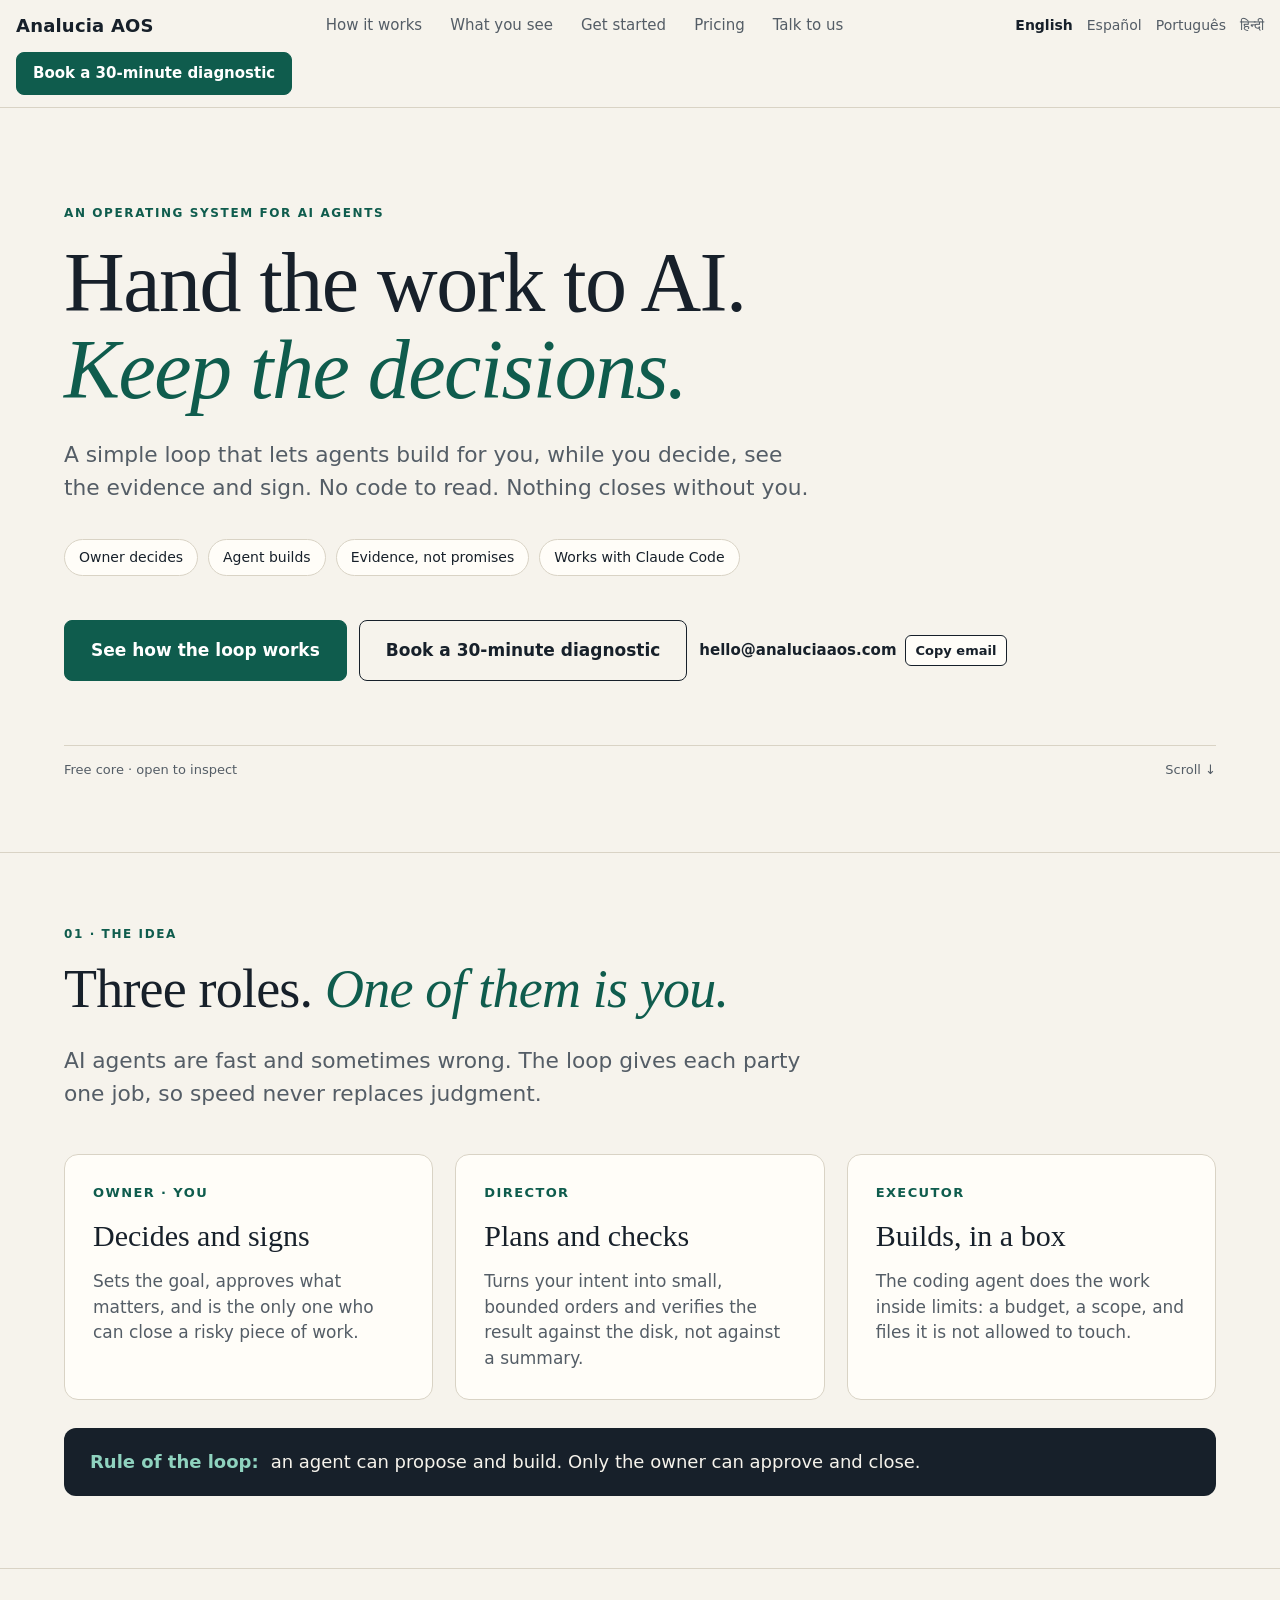
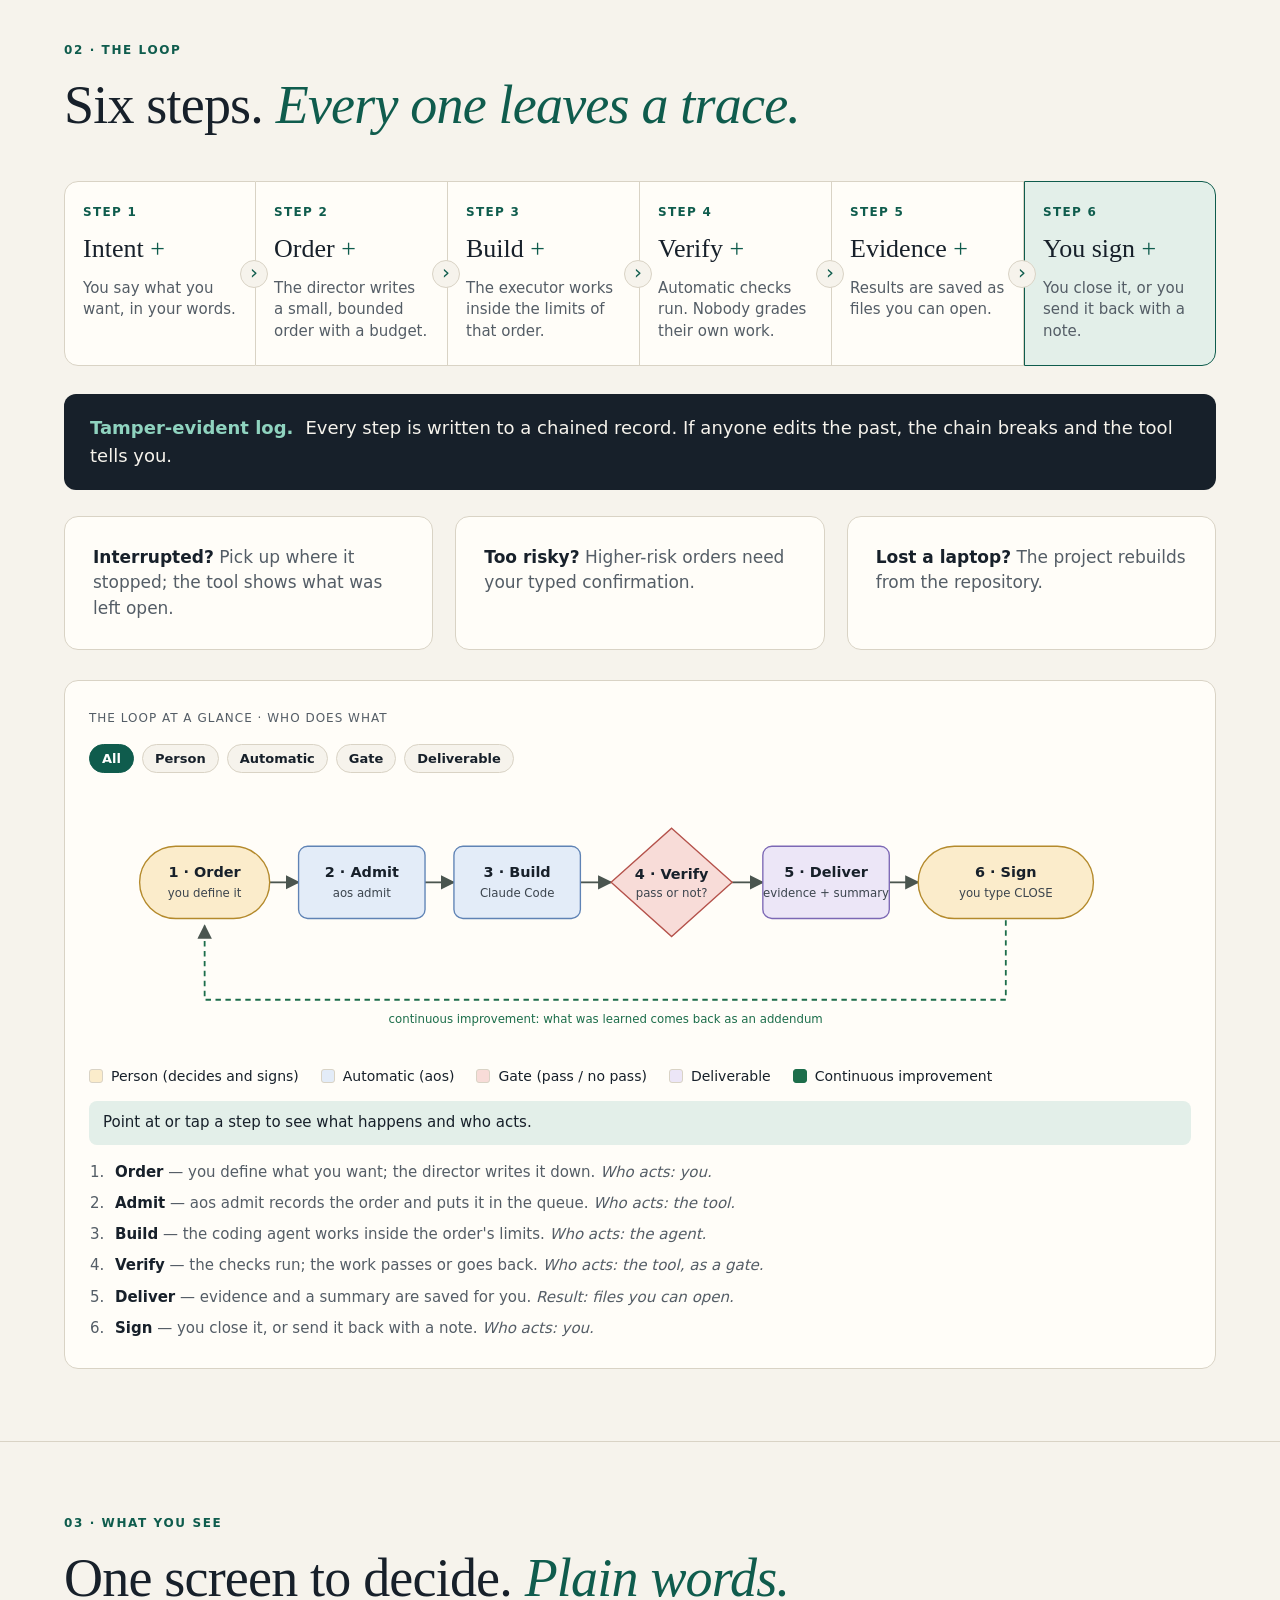
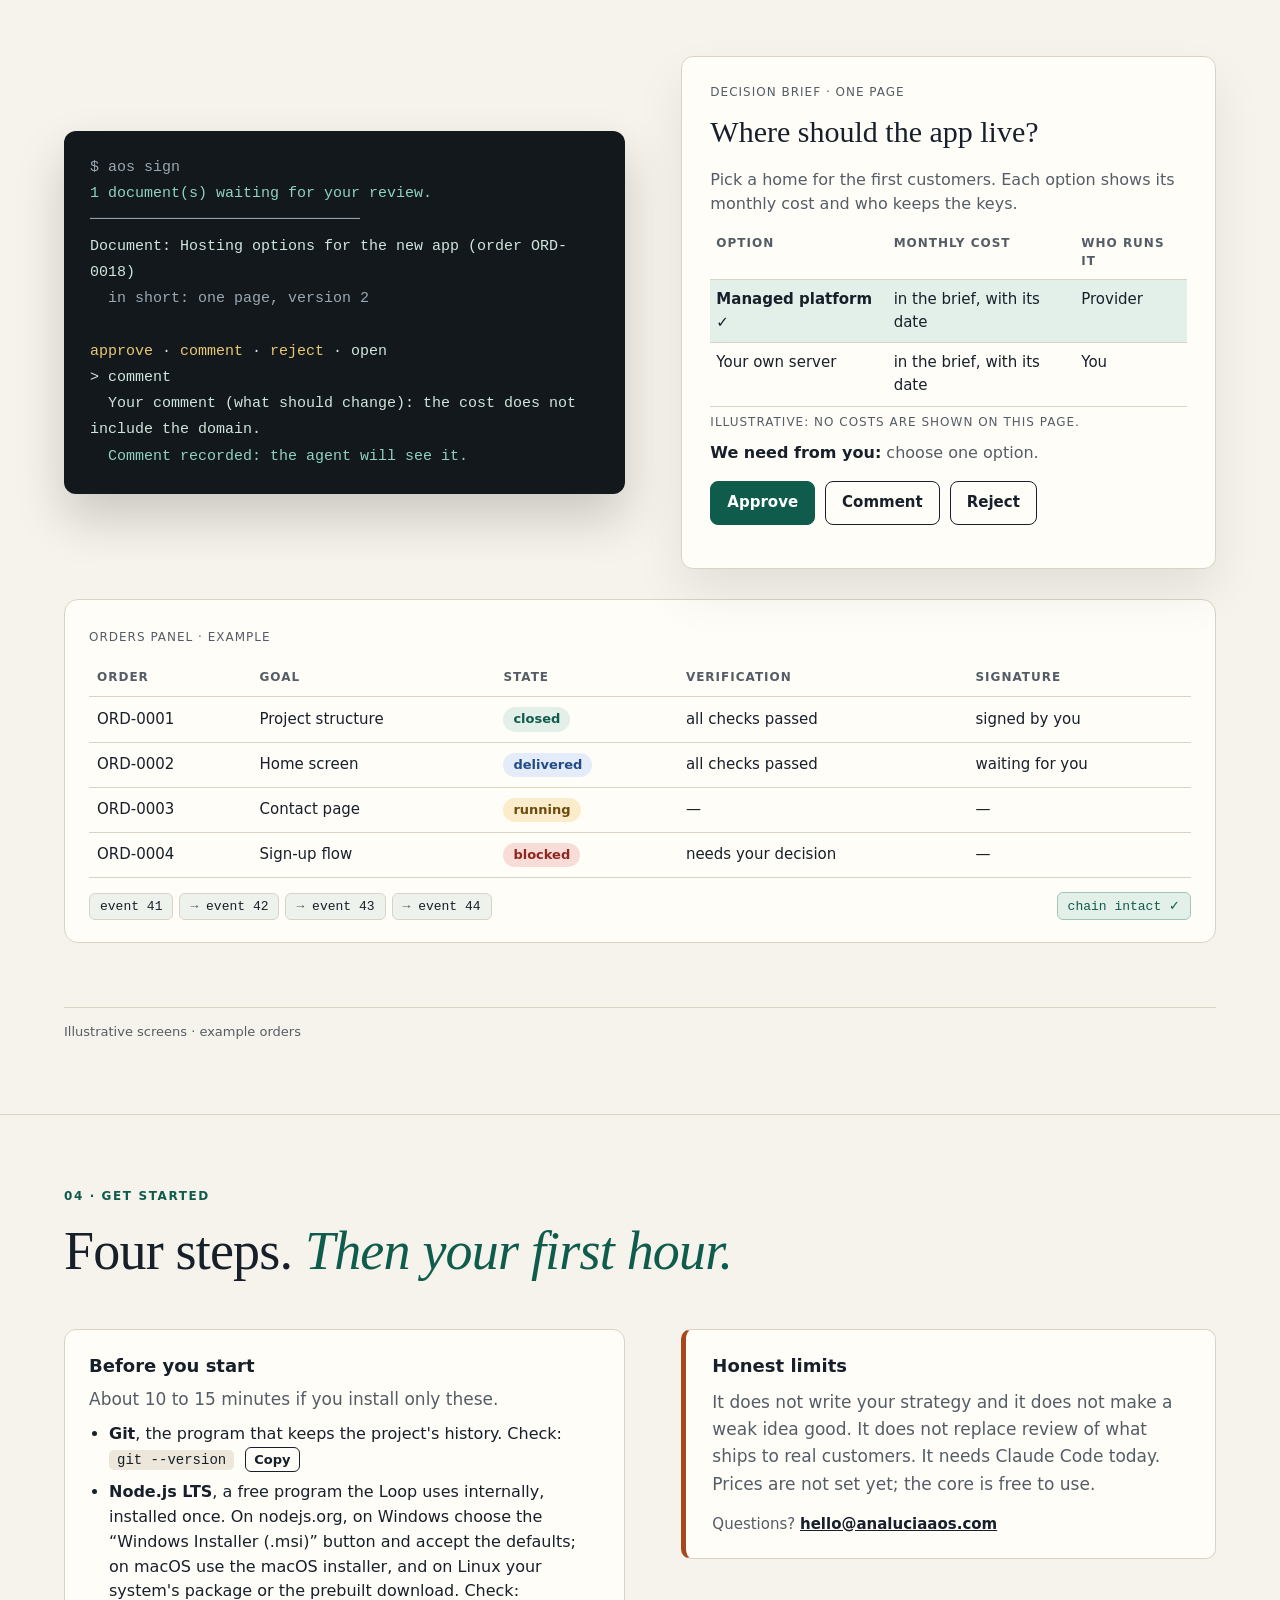
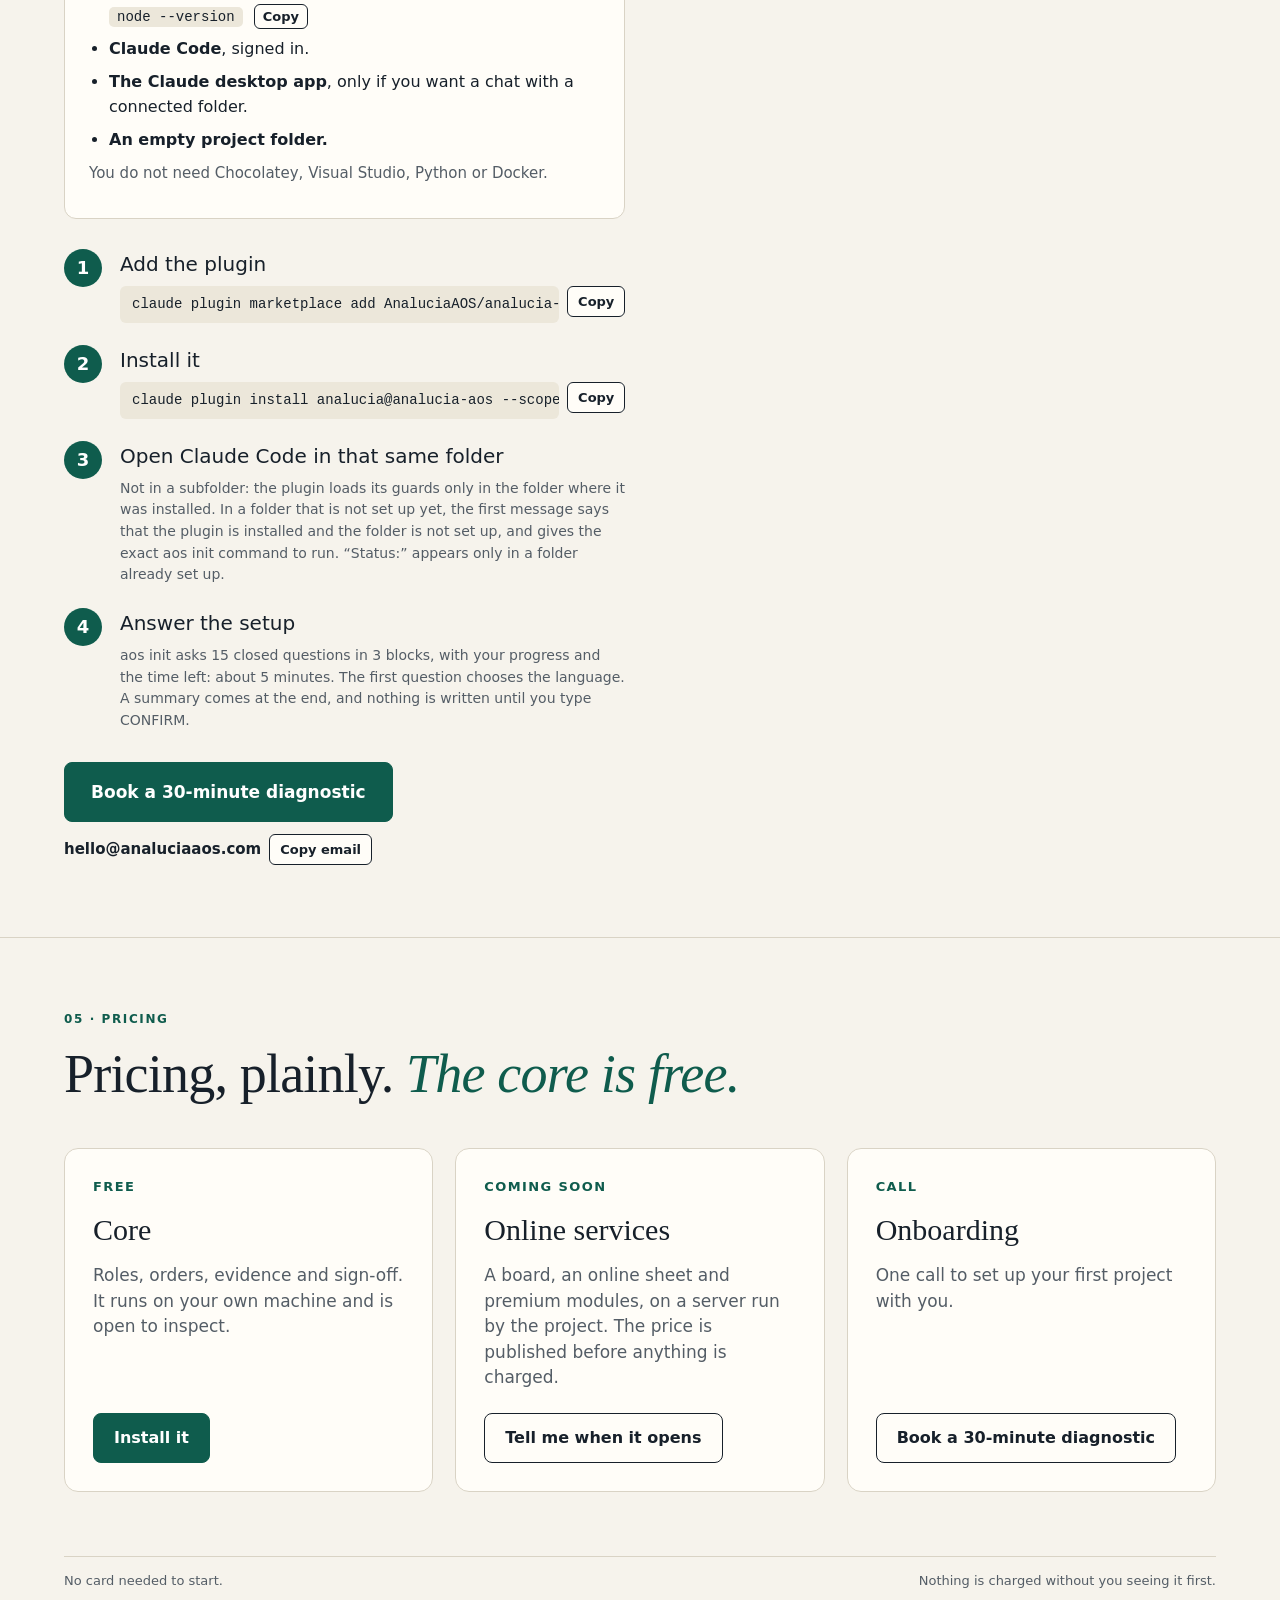
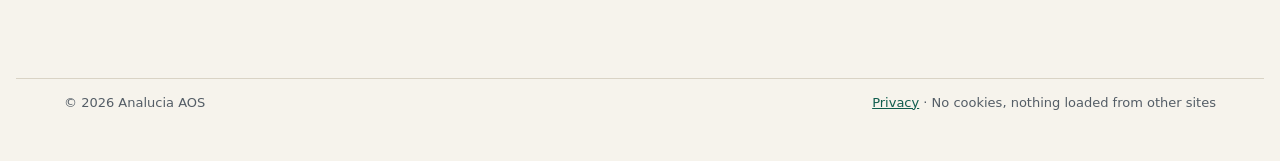
==== site/index.html @ d0786ebf "Analucia AOS 0.3.0: first public release" ====
<!doctype html>
<html lang="en" class="no-js">
<head>
<meta charset="utf-8">
<meta name="viewport" content="width=device-width, initial-scale=1">
<title>Hand the work to AI. Keep the decisions.</title>
<meta name="description" content="A simple loop that lets AI agents build for you, while you decide, see the evidence and sign. Nothing closes without you.">
<link rel="stylesheet" href="style.css">
<link rel="alternate" hreflang="en" href="index.html">
<link rel="alternate" hreflang="es" href="es/index.html">
<link rel="alternate" hreflang="pt-BR" href="pt/index.html">
<link rel="alternate" hreflang="hi" href="hi/index.html">
<link rel="alternate" hreflang="x-default" href="index.html">
<script>
/* One small inline script (ORD-0026, ORD-0027): progressive enhancement only. No storage, no cookies, no requests. */
/* WhatsApp (ORD-0027 D): the number with its country code, digits only. Empty: WhatsApp is not shown. */
var WHATSAPP_NUMBER = '';
var WA_TEXT = 'Hello, I would like to talk about a 30-minute diagnostic.';
var WA_ALWAYS = false; /* English page: only for readers in one of the two time zones checked below */
document.documentElement.className = 'js';
document.addEventListener('DOMContentLoaded', function () {
  var $ = function (s, r) { return Array.prototype.slice.call((r || document).querySelectorAll(s)); };
  /* B. Copy buttons */
  $('[data-copy]').forEach(function (b) {
    b.hidden = false;
    b.addEventListener('click', function () {
      var code = document.getElementById(b.getAttribute('data-copy'));
      var done = function () {
        var live = document.getElementById('copy-status');
        b.textContent = 'Copied'; live.textContent = 'Copied: ' + code.textContent;
        setTimeout(function () { b.textContent = 'Copy'; }, 2000);
      };
      if (navigator.clipboard && navigator.clipboard.writeText) {
        navigator.clipboard.writeText(code.textContent).then(done, function () { select(code); });
      } else { select(code); }
    });
  });
  /* ORD-0027 A. Copy the contact address */
  $('[data-copy-email]').forEach(function (b) {
    b.hidden = false;
    b.addEventListener('click', function () {
      var addr = document.getElementById(b.getAttribute('data-copy-email'));
      var done = function () {
        b.textContent = 'Copied'; document.getElementById('copy-status').textContent = 'Copied: ' + addr.textContent;
        setTimeout(function () { b.textContent = 'Copy email'; }, 2000);
      };
      if (navigator.clipboard && navigator.clipboard.writeText) {
        navigator.clipboard.writeText(addr.textContent).then(done, function () { select(addr); });
      } else { select(addr); }
    });
  });
  /* ORD-0027 D. WhatsApp link, only when a number is set (and, here, only for the two time zones checked below) */
  var wa = WHATSAPP_NUMBER.replace(/\D/g, ''), tz = '';
  try { tz = Intl.DateTimeFormat().resolvedOptions().timeZone || ''; } catch (e) { tz = ''; }
  if (wa && (WA_ALWAYS || tz === 'Asia/Kolkata' || tz === 'Asia/Calcutta')) {
    $('[data-contact]').forEach(function (box) {
      var a = document.createElement('a');
      a.className = 'btn o'; a.target = '_blank'; a.rel = 'noopener';
      a.href = 'https://wa.me/' + wa + '?text=' + encodeURIComponent(WA_TEXT);
      a.textContent = 'Talk on WhatsApp';
      box.appendChild(a);
    });
  }
  function select(el) { var r = document.createRange(); r.selectNodeContents(el); var s = getSelection(); s.removeAllRanges(); s.addRange(r); }
  /* C. Loop steps open their example */
  $('.step-toggle').forEach(function (t) {
    var ex = document.getElementById(t.getAttribute('aria-controls'));
    t.setAttribute('aria-expanded', 'false'); ex.hidden = true;
    t.addEventListener('click', function () {
      var open = t.getAttribute('aria-expanded') !== 'true';
      t.setAttribute('aria-expanded', String(open)); ex.hidden = !open;
    });
  });
  /* D. The nav link of the section in view */
  if ('IntersectionObserver' in window) {
    var links = $('.nav ul a[href^="#"]');
    var io = new IntersectionObserver(function (es) {
      es.forEach(function (e) {
        if (!e.isIntersecting) return;
        links.forEach(function (a) {
          var on = a.getAttribute('href') === '#' + e.target.getAttribute('data-nav');
          a.classList.toggle('is-active', on);
          if (on) a.setAttribute('aria-current', 'true'); else a.removeAttribute('aria-current');
        });
      });
    }, { rootMargin: '-45% 0px -50% 0px' });
    $('[data-nav]').forEach(function (s) { io.observe(s); });
  }
  /* H. The loop diagram: highlight a step, filter by who acts */
  var info = document.getElementById('flow-info');
  var show = function (id) {
    $('[data-step]').forEach(function (n) { n.classList.toggle('is-on', n.getAttribute('data-step') === id); });
    var li = document.querySelector('#flow-list [data-step="' + id + '"]');
    if (li) info.textContent = li.textContent;
  };
  $('.flow [data-step]').forEach(function (g) {
    g.setAttribute('tabindex', '0'); g.setAttribute('role', 'button');
    var id = g.getAttribute('data-step');
    g.addEventListener('mouseenter', function () { show(id); });
    g.addEventListener('focus', function () { show(id); });
    g.addEventListener('click', function () { show(id); });
  });
  $('[data-filter]').forEach(function (b) {
    b.hidden = false;
    b.addEventListener('click', function () {
      var who = b.getAttribute('data-filter');
      $('[data-filter]').forEach(function (x) { x.setAttribute('aria-pressed', String(x === b)); });
      $('[data-actor]').forEach(function (n) { n.classList.toggle('is-dim', who !== 'all' && n.getAttribute('data-actor') !== who); });
    });
  });
});
</script>
</head>
<body>
<a class="skip" href="#main">Skip to content</a>
<header class="topbar">
  <div class="wrap nav">
    <a class="logo" href="#top"><span class="name"></span></a>
    <nav aria-label="Sections">
      <ul>
        <li><a href="#how">How it works</a></li>
        <li><a href="#see">What you see</a></li>
        <li><a href="#start">Get started</a></li>
        <li><a href="#pricing">Pricing</a></li>
        <li><a href="#talk">Talk to us</a></li>
      </ul>
    </nav>
    <nav class="langs" aria-label="Language">
      <ul>
        <li><a href="index.html" hreflang="en" lang="en" aria-current="page">English</a></li>
        <li><a href="es/index.html" hreflang="es" lang="es">Español</a></li>
        <li><a href="pt/index.html" hreflang="pt-BR" lang="pt-BR">Português</a></li>
        <li><a href="hi/index.html" hreflang="hi" lang="hi">हिन्दी</a></li>
      </ul>
    </nav>
    <a class="btn btn-sm cta-top" href="mailto:hello@analuciaaos.com?subject=30-minute%20diagnostic">Book a 30-minute diagnostic</a>
  </div>
</header>

<main id="main">
  <section class="view hero" id="top" data-nav="top" aria-labelledby="h-top">
    <div class="wrap">
      <p class="tag">An operating system for AI agents</p>
      <h1 id="h-top">Hand the work to AI.<br><em>Keep the decisions.</em></h1>
      <p class="lead">A simple loop that lets agents build for you, while you decide, see the evidence and sign. No code to read. Nothing closes without you.</p>
      <ul class="pills" aria-label="In short">
        <li>Owner decides</li>
        <li>Agent builds</li>
        <li>Evidence, not promises</li>
        <li>Works with Claude Code</li>
      </ul>
      <div class="actions" data-contact>
        <a class="btn" href="#loop">See how the loop works</a>
        <a class="btn o" href="mailto:hello@analuciaaos.com?subject=30-minute%20diagnostic">Book a 30-minute diagnostic</a>
        <span class="mailcopy"><span class="addr" id="addr-top">hello@analuciaaos.com</span> <button type="button" class="copy" data-copy-email="addr-top" hidden>Copy email</button></span>
      </div>
      <p class="note"><span>Free core · open to inspect</span><span aria-hidden="true">Scroll ↓</span></p>
    </div>
  </section>

  <section class="view" id="how" data-nav="how" aria-labelledby="h-how">
    <div class="wrap">
      <p class="tag">01 · The idea</p>
      <h2 id="h-how">Three roles. <em>One of them is you.</em></h2>
      <p class="lead">AI agents are fast and sometimes wrong. The loop gives each party one job, so speed never replaces judgment.</p>
      <ul class="cards">
        <li class="card"><p class="n">Owner · you</p><h3>Decides and signs</h3><p>Sets the goal, approves what matters, and is the only one who can close a risky piece of work.</p></li>
        <li class="card"><p class="n">Director</p><h3>Plans and checks</h3><p>Turns your intent into small, bounded orders and verifies the result against the disk, not against a summary.</p></li>
        <li class="card"><p class="n">Executor</p><h3>Builds, in a box</h3><p>The coding agent does the work inside limits: a budget, a scope, and files it is not allowed to touch.</p></li>
      </ul>
      <p class="band"><strong>Rule of the loop:</strong>an agent can propose and build. Only the owner can approve and close.</p>
    </div>
  </section>

  <section class="view" id="loop" data-nav="how" aria-labelledby="h-loop">
    <div class="wrap">
      <p class="tag">02 · The loop</p>
      <h2 id="h-loop">Six steps. <em>Every one leaves a trace.</em></h2>
      <ol class="steps">
        <li><p class="k">Step 1</p><h3><button class="step-toggle" type="button" aria-controls="ex-1" aria-expanded="true">Intent</button></h3><p>You say what you want, in your words.</p><p class="example" id="ex-1">For example, you write “add a contact page”. Nothing else is needed from you yet.</p></li>
        <li><p class="k">Step 2</p><h3><button class="step-toggle" type="button" aria-controls="ex-2" aria-expanded="true">Order</button></h3><p>The director writes a small, bounded order with a budget.</p><p class="example" id="ex-2">The order names its budget in minutes and attempts, its risk level and the checks that will prove it is done.</p></li>
        <li><p class="k">Step 3</p><h3><button class="step-toggle" type="button" aria-controls="ex-3" aria-expanded="true">Build</button></h3><p>The executor works inside the limits of that order.</p><p class="example" id="ex-3">If the agent tries to edit an order or its checks, the tool blocks the edit before it happens, as long as the plugin is active in the project folder.</p></li>
        <li><p class="k">Step 4</p><h3><button class="step-toggle" type="button" aria-controls="ex-4" aria-expanded="true">Verify</button></h3><p>Automatic checks run. Nobody grades their own work.</p><p class="example" id="ex-4">The checks were written by the director, not by the agent; a high-risk order runs them twice.</p></li>
        <li><p class="k">Step 5</p><h3><button class="step-toggle" type="button" aria-controls="ex-5" aria-expanded="true">Evidence</button></h3><p>Results are saved as files you can open.</p><p class="example" id="ex-5">The report keeps the raw output of every check, next to the order it belongs to.</p></li>
        <li><p class="k">Step 6</p><h3><button class="step-toggle" type="button" aria-controls="ex-6" aria-expanded="true">You sign</button></h3><p>You close it, or you send it back with a note.</p><p class="example" id="ex-6">You type CLOSE for work that passed, or comment on a document; your note reaches the agent.</p></li>
      </ol>
      <p class="band"><strong>Tamper-evident log.</strong>Every step is written to a chained record. If anyone edits the past, the chain breaks and the tool tells you.</p>
      <ul class="cards small">
        <li class="card"><p><strong>Interrupted?</strong> Pick up where it stopped; the tool shows what was left open.</p></li>
        <li class="card"><p><strong>Too risky?</strong> Higher-risk orders need your typed confirmation.</p></li>
        <li class="card"><p><strong>Lost a laptop?</strong> The project rebuilds from the repository.</p></li>
      </ul>

      <figure class="panel" aria-labelledby="flow-title">
        <figcaption><span class="kicker" id="flow-title">The loop at a glance · who does what</span></figcaption>
        <div class="filters" role="group" aria-label="Show steps by who acts">
          <button type="button" data-filter="all" aria-pressed="true" hidden>All</button>
          <button type="button" data-filter="person" aria-pressed="false" hidden>Person</button>
          <button type="button" data-filter="auto" aria-pressed="false" hidden>Automatic</button>
          <button type="button" data-filter="gate" aria-pressed="false" hidden>Gate</button>
          <button type="button" data-filter="deliverable" aria-pressed="false" hidden>Deliverable</button>
        </div>
        <div class="flow-scroll">
          <svg class="flow" viewBox="0 0 1220 300" role="img" aria-labelledby="flow-svg-t flow-svg-d" focusable="false">
            <title id="flow-svg-t">The loop flow</title>
            <desc id="flow-svg-d">Order, admit, build, verify, deliver, sign, and a dashed return from sign to order for continuous improvement.</desc>
            <defs><marker id="arr" viewBox="0 0 10 10" refX="9" refY="5" markerWidth="8" markerHeight="8" orient="auto"><path d="M0 0L10 5L0 10z" class="ar"/></marker></defs>
            <g class="edges">
              <path d="M200 110H232"/><path d="M372 110H404"/><path d="M544 110H578"/><path d="M712 110H746"/><path d="M886 110H918"/>
              <path class="loopback" d="M1015 152V240H128V158"/>
            </g>
            <g data-step="order" data-actor="person"><rect class="n person" x="56" y="70" width="144" height="80" rx="40"/><text x="128" y="104" class="t">1 · Order</text><text x="128" y="126" class="s">you define it</text></g>
            <g data-step="admit" data-actor="auto"><rect class="n auto" x="232" y="70" width="140" height="80" rx="10"/><text x="302" y="104" class="t">2 · Admit</text><text x="302" y="126" class="s">aos admit</text></g>
            <g data-step="build" data-actor="auto"><rect class="n auto" x="404" y="70" width="140" height="80" rx="10"/><text x="474" y="104" class="t">3 · Build</text><text x="474" y="126" class="s">Claude Code</text></g>
            <g data-step="verify" data-actor="gate"><path class="n gate" d="M645 50L712 110L645 170L578 110z"/><text x="645" y="106" class="t">4 · Verify</text><text x="645" y="126" class="s">pass or not?</text></g>
            <g data-step="deliver" data-actor="deliverable"><rect class="n deliverable" x="746" y="70" width="140" height="80" rx="10"/><text x="816" y="104" class="t">5 · Deliver</text><text x="816" y="126" class="s">evidence + summary</text></g>
            <g data-step="sign" data-actor="person"><rect class="n person" x="918" y="70" width="194" height="80" rx="40"/><text x="1015" y="104" class="t">6 · Sign</text><text x="1015" y="126" class="s">you type CLOSE</text></g>
            <text x="572" y="266" class="s improve">continuous improvement: what was learned comes back as an addendum</text>
          </svg>
        </div>
        <ul class="legend" aria-label="Legend">
          <li><i class="sw person"></i>Person (decides and signs)</li>
          <li><i class="sw auto"></i>Automatic (aos)</li>
          <li><i class="sw gate"></i>Gate (pass / no pass)</li>
          <li><i class="sw deliverable"></i>Deliverable</li>
          <li><i class="sw improve"></i>Continuous improvement</li>
        </ul>
        <p class="flow-info" id="flow-info" aria-live="polite">Point at or tap a step to see what happens and who acts.</p>
        <ol class="flow-list" id="flow-list">
          <li data-step="order" data-actor="person"><strong>Order</strong> — you define what you want; the director writes it down. <em>Who acts: you.</em></li>
          <li data-step="admit" data-actor="auto"><strong>Admit</strong> — aos admit records the order and puts it in the queue. <em>Who acts: the tool.</em></li>
          <li data-step="build" data-actor="auto"><strong>Build</strong> — the coding agent works inside the order's limits. <em>Who acts: the agent.</em></li>
          <li data-step="verify" data-actor="gate"><strong>Verify</strong> — the checks run; the work passes or goes back. <em>Who acts: the tool, as a gate.</em></li>
          <li data-step="deliver" data-actor="deliverable"><strong>Deliver</strong> — evidence and a summary are saved for you. <em>Result: files you can open.</em></li>
          <li data-step="sign" data-actor="person"><strong>Sign</strong> — you close it, or send it back with a note. <em>Who acts: you.</em></li>
        </ol>
      </figure>
    </div>
  </section>

  <section class="view" id="see" data-nav="see" aria-labelledby="h-see">
    <div class="wrap">
      <p class="tag">03 · What you see</p>
      <h2 id="h-see">One screen to decide. <em>Plain words.</em></h2>
      <div class="two">
        <pre class="term" aria-label="Example of the signing screen in a terminal"><span class="d">$ aos sign</span>
<span class="g">1 document(s) waiting for your review.</span>
<span class="d">──────────────────────────────</span>
Document: Hosting options for the new app (order ORD-0018)
<span class="d">  in short: one page, version 2</span>

<span class="y">approve</span> · <span class="y">comment</span> · <span class="y">reject</span> · open
&gt; comment
  Your comment (what should change): the cost does not include the domain.
<span class="g">  Comment recorded: the agent will see it.</span></pre>
        <div class="doc">
          <p class="kicker">Decision brief · one page</p>
          <h3>Where should the app live?</h3>
          <p>Pick a home for the first customers. Each option shows its monthly cost and who keeps the keys.</p>
          <table>
            <caption class="kicker">Illustrative: no costs are shown on this page.</caption>
            <thead><tr><th scope="col">Option</th><th scope="col">Monthly cost</th><th scope="col">Who runs it</th></tr></thead>
            <tbody>
              <tr class="rec"><td><strong>Managed platform</strong> <span aria-label="recommended">✓</span></td><td>in the brief, with its date</td><td>Provider</td></tr>
              <tr><td>Your own server</td><td>in the brief, with its date</td><td>You</td></tr>
            </tbody>
          </table>
          <p><strong>We need from you:</strong> choose one option.</p>
          <ul class="choices" aria-label="Your choices"><li class="a">Approve</li><li>Comment</li><li>Reject</li></ul>
        </div>
      </div>

      <figure class="panel orders" aria-labelledby="orders-title">
        <figcaption><span class="kicker" id="orders-title">Orders panel · Example</span></figcaption>
        <div class="table-scroll">
          <table class="orders-table">
            <thead><tr><th scope="col">Order</th><th scope="col">Goal</th><th scope="col">State</th><th scope="col">Verification</th><th scope="col">Signature</th></tr></thead>
            <tbody>
              <tr><td>ORD-0001</td><td>Project structure</td><td><span class="st closed">closed</span></td><td>all checks passed</td><td>signed by you</td></tr>
              <tr><td>ORD-0002</td><td>Home screen</td><td><span class="st delivered">delivered</span></td><td>all checks passed</td><td>waiting for you</td></tr>
              <tr><td>ORD-0003</td><td>Contact page</td><td><span class="st running">running</span></td><td>—</td><td>—</td></tr>
              <tr><td>ORD-0004</td><td>Sign-up flow</td><td><span class="st blocked">blocked</span></td><td>needs your decision</td><td>—</td></tr>
            </tbody>
          </table>
        </div>
        <div class="chain" aria-label="Event chain (example)">
          <ol><li>event</li><li>event</li><li>event</li><li>event</li></ol>
          <span class="intact">chain intact ✓</span>
        </div>
      </figure>
      <p class="note"><span>Illustrative screens · example orders</span></p>
    </div>
  </section>

  <section class="view" id="start" data-nav="start" aria-labelledby="h-start">
    <div class="wrap">
      <p class="tag">04 · Get started</p>
      <h2 id="h-start">Four steps. <em>Then your first hour.</em></h2>
      <div class="two" style="align-items:start">
        <div>
          <div class="before" aria-labelledby="h-before">
            <h3 id="h-before">Before you start</h3>
            <p>About 10 to 15 minutes if you install only these.</p>
            <ul>
              <li><strong>Git</strong>, the program that keeps the project's history. Check: <code id="c-git">git --version</code> <button type="button" class="copy" data-copy="c-git" hidden>Copy</button></li>
              <li><strong>Node.js LTS</strong>, a free program the Loop uses internally, installed once. On nodejs.org, on Windows choose the “Windows Installer (.msi)” button and accept the defaults; on macOS use the macOS installer, and on Linux your system's package or the prebuilt download. Check: <code id="c-node">node --version</code> <button type="button" class="copy" data-copy="c-node" hidden>Copy</button></li>
              <li><strong>Claude Code</strong>, signed in.</li>
              <li><strong>The Claude desktop app</strong>, only if you want a chat with a connected folder.</li>
              <li><strong>An empty project folder.</strong></li>
            </ul>
            <p class="small">You do not need Chocolatey, Visual Studio, Python or Docker.</p>
          </div>
          <ol class="start">
            <li><div>Add the plugin<span class="cmd"><code id="c-add">claude plugin marketplace add AnaluciaAOS/analucia-aos</code><button type="button" class="copy" data-copy="c-add" hidden>Copy</button></span></div></li>
            <li><div>Install it<span class="cmd"><code id="c-install">claude plugin install analucia@analucia-aos --scope project</code><button type="button" class="copy" data-copy="c-install" hidden>Copy</button></span></div></li>
            <li><div>Open Claude Code in that same folder<span class="hint">Not in a subfolder: the plugin loads its guards only in the folder where it was installed. In a folder that is not set up yet, the first message says that the plugin is installed and the folder is not set up, and gives the exact aos init command to run. “Status:” appears only in a folder already set up.</span></div></li>
            <li><div>Answer the setup<span class="hint">aos init asks 15 closed questions in 3 blocks, with your progress and the time left: about 5 minutes. The first question chooses the language. A summary comes at the end, and nothing is written until you type CONFIRM.</span></div></li>
          </ol>
          <p class="sr-only" id="copy-status" aria-live="polite"></p>
          <div class="actions" data-contact style="margin-top:30px"><a class="btn" href="mailto:hello@analuciaaos.com?subject=30-minute%20diagnostic">Book a 30-minute diagnostic</a>
            <span class="mailcopy"><span class="addr" id="addr-start">hello@analuciaaos.com</span> <button type="button" class="copy" data-copy-email="addr-start" hidden>Copy email</button></span></div>
        </div>
        <aside class="lim" id="talk" data-nav="talk" aria-labelledby="h-lim">
          <h3 id="h-lim">Honest limits</h3>
          <p>It does not write your strategy and it does not make a weak idea good. It does not replace review of what ships to real customers. It needs Claude Code today. Prices are not set yet; the core is free to use.</p>
          <p class="contact">Questions? <a href="mailto:hello@analuciaaos.com">hello@analuciaaos.com</a></p>
        </aside>
      </div>
    </div>
  </section>
  <section class="view" id="pricing" data-nav="pricing" aria-labelledby="h-pricing">
    <div class="wrap">
      <p class="tag">05 · Pricing</p>
      <h2 id="h-pricing">Pricing, plainly. <em>The core is free.</em></h2>
      <ul class="cards pricing">
        <li class="card"><p class="n">Free</p><h3>Core</h3><p>Roles, orders, evidence and sign-off. It runs on your own machine and is open to inspect.</p><a class="btn" href="#start">Install it</a></li>
        <li class="card"><p class="n">Coming soon</p><h3>Online services</h3><p>A board, an online sheet and premium modules, on a server run by the project. The price is published before anything is charged.</p><a class="btn o" href="mailto:hello@analuciaaos.com?subject=Online%20services">Tell me when it opens</a></li>
        <li class="card"><p class="n">Call</p><h3>Onboarding</h3><p>One call to set up your first project with you.</p><a class="btn o" href="mailto:hello@analuciaaos.com?subject=30-minute%20diagnostic">Book a 30-minute diagnostic</a></li>
      </ul>
      <p class="note"><span>No card needed to start.</span><span>Nothing is charged without you seeing it first.</span></p>
    </div>
  </section>
</main>

<footer>
  <div class="wrap">
    <span>© 2026 <span class="name"></span></span>
    <span><a href="privacy.html">Privacy</a> · No cookies, nothing loaded from other sites</span>
  </div>
</footer>

<div class="cta-bar"><a class="btn" href="mailto:hello@analuciaaos.com?subject=30-minute%20diagnostic">Book a 30-minute diagnostic</a></div>
</body>
</html>
---- site/style.css ----
/* The product name lives only here: change --product-name and every page follows (the display name, ORD-0026). */
:root {
  --product-name: "Analucia AOS";
  --bg: #f6f3ec;
  --ink: #17202a;
  --mut: #545d66;
  --line: #d9d3c5;
  --acc: #0f5c4d;
  --accbg: #e3efe9;
  --card: #fffdf8;
  --warn: #a5481c;
  --term: #13181d;
  --serif: "Iowan Old Style", "Palatino Linotype", Palatino, Georgia, "Times New Roman", serif;
  --sans: system-ui, -apple-system, "Segoe UI", Roboto, "Helvetica Neue", Arial, sans-serif;
  --mono: ui-monospace, "Cascadia Mono", "SF Mono", Consolas, "Liberation Mono", monospace;
  color-scheme: light;
}
.name::before { content: var(--product-name); }

* { box-sizing: border-box; }
html { scroll-behavior: smooth; -webkit-text-size-adjust: 100%; }
body { margin: 0; background: var(--bg); color: var(--ink); font: 17px/1.55 var(--sans); }
a { color: var(--acc); }
a:focus-visible, .btn:focus-visible { outline: 3px solid var(--acc); outline-offset: 3px; border-radius: 4px; }
.skip { position: absolute; left: -999px; top: 8px; background: var(--ink); color: #fff; padding: 8px 14px; border-radius: 6px; z-index: 10; }
.skip:focus { left: 16px; }

.wrap { max-width: 1248px; margin: 0 auto; padding: 0 16px; }
@media (min-width: 900px) { .wrap { padding: 0 48px; } }
@media (min-width: 1300px) { .wrap { padding: 0; } }

/* Navigation */
.nav { display: flex; justify-content: space-between; align-items: center; flex-wrap: wrap; gap: 12px 28px; padding: 24px 0 0; font-size: 15px; }
.logo { font-weight: 700; font-size: 18px; letter-spacing: .2px; color: var(--ink); text-decoration: none; }

.nav ul { list-style: none; margin: 0; padding: 0; display: flex; flex-wrap: wrap; gap: 6px 28px; }
.nav ul a { color: var(--mut); text-decoration: none; }
.nav ul a:hover { color: var(--ink); text-decoration: underline; }

/* Views */
.view { padding: 72px 0; border-bottom: 1px solid var(--line); }
.view:last-of-type { border-bottom: 0; }
.hero { padding: 96px 0 72px; }
.tag { display: block; font-size: 12px; letter-spacing: 1.6px; text-transform: uppercase; color: var(--acc); font-weight: 700; margin: 0 0 16px; }
h1, h2, h3, h4 { font-family: var(--serif); font-weight: 400; margin: 0; }
h1 { font-size: clamp(44px, 6.6vw, 84px); line-height: 1.04; letter-spacing: -1.5px; }
h2 { font-size: clamp(34px, 4.4vw, 54px); line-height: 1.1; letter-spacing: -.8px; max-width: 900px; }
h1 em, h2 em { color: var(--acc); }
.lead { font-size: clamp(18px, 1.7vw, 22px); line-height: 1.5; color: var(--mut); max-width: 760px; margin: 26px 0 0; }

.pills { list-style: none; padding: 0; margin: 34px 0 0; display: flex; flex-wrap: wrap; gap: 10px; }
.pills li { font-size: 14px; border: 1px solid var(--line); padding: 7px 14px; border-radius: 99px; background: var(--card); }

.actions { display: flex; flex-wrap: wrap; gap: 12px; margin-top: 44px; }
.btn { display: inline-block; background: var(--acc); color: #fff; padding: 16px 26px; border-radius: 8px; font-size: 17px; font-weight: 600; text-decoration: none; border: 1.5px solid var(--acc); }
.btn:hover { background: #0b4a3e; }
.btn.o { background: transparent; color: var(--ink); border-color: var(--ink); }
.btn.o:hover { background: var(--card); }
.note { margin: 64px 0 0; padding-top: 14px; border-top: 1px solid var(--line); font-size: 13px; color: var(--mut); display: flex; justify-content: space-between; gap: 12px; }

/* Cards */
.cards { list-style: none; padding: 0; display: grid; gap: 22px; margin: 44px 0 0; grid-template-columns: 1fr; }
@media (min-width: 900px) { .cards { grid-template-columns: repeat(3, 1fr); } }
.card { background: var(--card); border: 1px solid var(--line); border-radius: 14px; padding: 28px; }
.card .n { font-size: 13px; color: var(--acc); font-weight: 700; letter-spacing: 1.4px; text-transform: uppercase; margin: 0; }
.card h3 { font-size: 30px; margin: 10px 0; }
.card p { font-size: 17px; line-height: 1.5; color: var(--mut); margin: 0; }
.card p strong { color: var(--ink); }
.cards.small { margin-top: 26px; }
/* ORD-0032 C: the pricing cards, each with its button at the bottom; no figure on the cards. */
.cards.pricing .card { display: flex; flex-direction: column; align-items: flex-start; gap: 0; }
.cards.pricing .card > p:not(.n) { margin-bottom: 22px; }
.cards.pricing .card .btn { margin-top: auto; font-size: 16px; padding: 12px 20px; }

.band { margin: 28px 0 0; background: var(--ink); color: #f6f3ec; border-radius: 12px; padding: 20px 26px; font-size: 18px; }
.band strong { color: #8fd3bf; margin-right: 12px; }

/* The six steps */
.steps { list-style: none; padding: 0; margin: 46px 0 0; display: grid; grid-template-columns: 1fr; gap: 10px; }
.steps li { background: var(--card); border: 1px solid var(--line); border-radius: 14px; padding: 22px 18px; }
.steps li:last-child { background: var(--accbg); border-color: var(--acc); }
.steps .k { font-size: 12px; color: var(--acc); font-weight: 700; letter-spacing: 1.3px; text-transform: uppercase; margin: 0; }
.steps h3 { font-size: 26px; margin: 8px 0; }
.steps p { font-size: 15px; line-height: 1.45; color: var(--mut); margin: 0; }
@media (min-width: 1000px) {
  .steps { grid-template-columns: repeat(6, 1fr); gap: 0; }
  .steps li { border-radius: 0; position: relative; }
  .steps li + li { border-left: 0; }
  .steps li:first-child { border-radius: 14px 0 0 14px; }
  .steps li:last-child { border-radius: 0 14px 14px 0; border-left: 1px solid var(--acc); }
  .steps li:not(:last-child)::after {
    content: "›"; position: absolute; right: -13px; top: 50%; transform: translateY(-50%); width: 26px; height: 26px;
    border-radius: 50%; border: 1px solid var(--line); background: var(--bg); color: var(--acc); text-align: center;
    line-height: 23px; font-size: 20px; z-index: 2;
  }
}

/* What you see */
.two { display: grid; grid-template-columns: 1fr; gap: 40px; margin-top: 48px; align-items: center; }
@media (min-width: 1000px) { .two { grid-template-columns: 1.05fr 1fr; gap: 56px; } }
.term { background: var(--term); color: #cfe6dc; border-radius: 12px; padding: 24px 26px; font: 15px/1.75 var(--mono); box-shadow: 0 24px 50px rgba(0, 0, 0, .18); margin: 0; white-space: pre-wrap; word-break: break-word; overflow-x: auto; }
.term .d { color: #9aa8b2; }
.term .g { color: #8fd3bf; }
.term .y { color: #e8c872; }
.doc { background: var(--card); border: 1px solid var(--line); border-radius: 12px; padding: 26px 28px; box-shadow: 0 24px 50px rgba(0, 0, 0, .08); }
.doc .kicker { font-size: 12px; color: var(--mut); letter-spacing: 1px; text-transform: uppercase; margin: 0; }
.doc h3 { font-size: 30px; margin: 8px 0 12px; }
.doc p { font-size: 16px; color: var(--mut); line-height: 1.5; margin: 0 0 8px; }
.doc p strong { color: var(--ink); }
.doc table { width: 100%; border-collapse: collapse; font-size: 15px; margin: 10px 0; }
.doc th, .doc td { border-bottom: 1px solid var(--line); padding: 8px 6px; text-align: left; vertical-align: top; }
.doc th { font-size: 12px; color: var(--mut); letter-spacing: 1px; text-transform: uppercase; font-weight: 600; }
.doc tr.rec td { background: var(--accbg); }
.choices { display: flex; flex-wrap: wrap; gap: 10px; margin-top: 16px; padding: 0; list-style: none; }
.choices li { padding: 9px 16px; border-radius: 8px; font-size: 15px; font-weight: 600; border: 1.5px solid var(--ink); }
.choices li.a { background: var(--acc); border-color: var(--acc); color: #fff; }

/* Get started */
.start { list-style: none; padding: 0; margin: 0; counter-reset: s; }
.start li { counter-increment: s; display: flex; gap: 18px; align-items: flex-start; margin-bottom: 22px; font-size: 20px; }
.start li::before { content: counter(s); flex: none; width: 38px; height: 38px; border-radius: 50%; background: var(--acc); color: #fff; text-align: center; line-height: 38px; font-weight: 700; font-size: 18px; }
.start li > div { min-width: 0; }
.start code { display: block; margin-top: 6px; font: 14px/1.5 var(--mono); background: #ece7da; padding: 8px 12px; border-radius: 6px; color: var(--ink); white-space: pre; overflow-x: auto; }
.start .hint { display: block; font-size: 14px; color: var(--mut); margin-top: 6px; }
.lim { background: var(--card); border: 1px solid var(--line); border-left: 5px solid var(--warn); border-radius: 10px; padding: 22px 26px; font-size: 17px; line-height: 1.6; color: var(--mut); }
.lim h3 { font-family: var(--sans); font-weight: 700; color: var(--ink); font-size: 18px; margin: 0 0 8px; }
.lim p { margin: 0; }
.lim .contact { margin-top: 14px; font-size: 15px; }
.lim .contact a { font-weight: 700; color: var(--ink); }

/* Footer */
footer { padding: 14px 0 48px; }
footer .wrap { border-top: 1px solid var(--line); padding-top: 14px; display: flex; flex-wrap: wrap; justify-content: space-between; gap: 8px 24px; font-size: 13px; color: var(--mut); }
@media (min-width: 1300px) { footer .wrap { padding-top: 14px; } }

/* Privacy page */
.page { max-width: 760px; padding-bottom: 64px; }
.page h1 { font-size: clamp(36px, 5vw, 54px); margin-top: 48px; }
.page h2 { font-size: 28px; margin-top: 36px; }
.page p, .page li { color: var(--mut); }
.draftnote { display: inline-block; margin-top: 24px; padding: 8px 14px; border: 1px solid var(--warn); color: var(--warn); border-radius: 8px; font-size: 14px; font-weight: 600; }

/* ---------- ORD-0026: launch polish ---------- */
[hidden] { display: none !important; }
.sr-only { position: absolute; width: 1px; height: 1px; overflow: hidden; clip: rect(0 0 0 0); white-space: nowrap; }
.small { font-size: 15px; color: var(--mut); }

/* A. The primary action always in reach: a compact sticky header on desktop, a bottom bar on narrow screens. */
.topbar { background: var(--bg); }
.btn-sm { padding: 9px 16px; font-size: 15px; }
.cta-top { display: none; }
.nav ul a.is-active { color: var(--ink); font-weight: 600; text-decoration: underline; text-underline-offset: 6px; text-decoration-color: var(--acc); }
@media (min-width: 900px) {
  .topbar { position: sticky; top: 0; z-index: 20; border-bottom: 1px solid var(--line); background: rgba(246, 243, 236, .96); }
  .topbar .nav { padding: 12px 0; }
  .cta-top { display: inline-block; }
  .view { scroll-margin-top: 72px; }
  .cta-bar { display: none; }
}
@media (max-width: 899px) {
  .cta-bar { position: fixed; left: 0; right: 0; bottom: 0; z-index: 20; padding: 10px 16px; background: rgba(246, 243, 236, .97); border-top: 1px solid var(--line); }
  .cta-bar .btn { display: block; text-align: center; }
  body { padding-bottom: 84px; } /* the bar never covers the content or the footer */
}

/* E. Subtle motion, off under prefers-reduced-motion. */
.btn, .card, .copy, .filters button, .step-toggle, .flow [data-step] .n, .flow-list li, [data-actor] { transition: background-color .15s ease, border-color .15s ease, box-shadow .15s ease, transform .15s ease, opacity .15s ease; }
.card:hover { border-color: var(--acc); box-shadow: 0 8px 24px rgba(0, 0, 0, .06); }
.btn:hover { transform: translateY(-1px); }
@media (prefers-reduced-motion: reduce) {
  html { scroll-behavior: auto; }
  *, *::before, *::after { transition: none !important; animation: none !important; }
  .btn:hover { transform: none; }
}

/* B. Copy buttons (shown by the script; without it the commands are plain text to select). */
.cmd { display: flex; gap: 8px; align-items: flex-start; margin-top: 6px; }
.cmd code { margin-top: 0; flex: 1; min-width: 0; }
.copy { font: 600 13px/1 var(--sans); padding: 8px 10px; border-radius: 6px; border: 1.5px solid var(--ink); background: var(--card); color: var(--ink); cursor: pointer; }
.copy:hover { background: var(--accbg); }
.copy:focus-visible, .step-toggle:focus-visible, .filters button:focus-visible, .flow [data-step]:focus-visible { outline: 3px solid var(--acc); outline-offset: 3px; }

/* C. Loop steps open a short example. Without the script every example is open. */
.step-toggle { font: inherit; color: inherit; background: none; border: 0; padding: 0; cursor: pointer; text-align: left; }
.js .step-toggle::after { content: " +"; color: var(--acc); }
.js .step-toggle[aria-expanded="true"]::after { content: " −"; }
.steps .example { margin-top: 10px; padding-top: 10px; border-top: 1px dashed var(--line); color: var(--ink); }

/* G. Before you start. */
.before { background: var(--card); border: 1px solid var(--line); border-radius: 12px; padding: 22px 24px; margin-bottom: 30px; }
.before h3 { font-family: var(--sans); font-weight: 700; font-size: 18px; margin: 0 0 6px; }
.before p { margin: 0 0 10px; color: var(--mut); }
.before ul { margin: 0 0 10px; padding-left: 20px; }
.before li { margin: 8px 0; font-size: 16px; }
.before code { font: 14px/1.5 var(--mono); background: #ece7da; padding: 2px 8px; border-radius: 5px; }
.before .copy { margin-left: 6px; padding: 5px 8px; }

/* H. The loop diagram and the sample orders panel (original design). */
.panel { background: var(--card); border: 1px solid var(--line); border-radius: 14px; padding: 22px 24px; margin: 30px 0 0; }
.panel .kicker, .doc .kicker { font-size: 12px; color: var(--mut); letter-spacing: 1px; text-transform: uppercase; margin: 0; }
.filters { display: flex; flex-wrap: wrap; gap: 8px; margin: 14px 0 0; }
.filters button { font: 600 13px/1 var(--sans); padding: 7px 12px; border-radius: 99px; border: 1px solid var(--line); background: var(--bg); color: var(--ink); cursor: pointer; }
.filters button[aria-pressed="true"] { background: var(--acc); border-color: var(--acc); color: #fff; }
.flow-scroll { overflow-x: auto; margin-top: 10px; }
.flow { display: block; width: 100%; min-width: 760px; height: auto; }
.flow .n { stroke-width: 1.5; }
.flow .person { fill: #fbeccb; stroke: #b48a2c; }
.flow .auto { fill: #e3ecf8; stroke: #5f83b5; }
.flow .gate { fill: #f8dcd8; stroke: #b5524b; }
.flow .deliverable { fill: #ece6f7; stroke: #7c68b5; }
.flow .t { font: 700 16px var(--sans); fill: #17202a; text-anchor: middle; }
.flow .s { font: 13px var(--sans); fill: #3c454e; text-anchor: middle; }
.flow .improve { fill: #1d6e4b; }
.flow .edges path { fill: none; stroke: #4a554f; stroke-width: 2; marker-end: url(#arr); }
.flow .edges .loopback { stroke: #1d6e4b; stroke-dasharray: 6 5; }
.flow .ar { fill: #4a554f; }
.flow [data-step] { cursor: pointer; }
.flow [data-step].is-on .n { stroke-width: 3.5; }
.is-dim { opacity: .28; }
.legend { list-style: none; padding: 0; margin: 12px 0 0; display: flex; flex-wrap: wrap; gap: 8px 22px; font-size: 14px; }
.legend .sw { display: inline-block; width: 14px; height: 14px; border-radius: 3px; margin-right: 8px; vertical-align: -2px; border: 1px solid var(--line); }
.sw.person { background: #fbeccb; }
.sw.auto { background: #e3ecf8; }
.sw.gate { background: #f8dcd8; }
.sw.deliverable { background: #ece6f7; }
.sw.improve { background: #1d6e4b; border-color: #1d6e4b; }
.flow-info { margin: 14px 0 0; padding: 10px 14px; border-radius: 8px; background: var(--accbg); color: var(--ink); font-size: 15px; }
.flow-list { margin: 14px 0 0; padding-left: 20px; font-size: 15px; color: var(--mut); }
.flow-list li { margin: 4px 0; border-radius: 6px; padding: 2px 6px; }
.flow-list li strong { color: var(--ink); }
.flow-list li.is-on { background: var(--accbg); }

.table-scroll { overflow-x: auto; }
.orders-table { width: 100%; min-width: 620px; border-collapse: collapse; font-size: 15px; margin-top: 10px; }
.orders-table th, .orders-table td { border-bottom: 1px solid var(--line); padding: 10px 8px; text-align: left; }
.orders-table th { font-size: 12px; color: var(--mut); letter-spacing: 1px; text-transform: uppercase; font-weight: 600; }
.st { display: inline-block; font-size: 13px; font-weight: 600; padding: 2px 10px; border-radius: 99px; }
.st.closed { background: #e3efe9; color: #0f5c4d; }
.st.delivered { background: #e3ecf8; color: #234b85; }
.st.running { background: #fbeccb; color: #6e4b0c; }
.st.blocked { background: #f8dcd8; color: #8f261f; }
.chain { display: flex; flex-wrap: wrap; justify-content: space-between; align-items: center; gap: 10px; margin-top: 14px; }
.chain ol { list-style: none; padding: 0; margin: 0; display: flex; flex-wrap: wrap; gap: 6px; }
.chain li { font: 13px var(--mono); padding: 5px 10px; border: 1px solid var(--line); border-radius: 6px; background: #eef2ec; color: var(--ink); }
.chain li + li::before { content: "→ "; color: var(--mut); }
.intact { font: 13px var(--mono); padding: 5px 10px; border: 1px solid #9fc7b4; border-radius: 6px; background: var(--accbg); color: #0f5c4d; }
.doc table caption { caption-side: bottom; text-align: left; padding-top: 6px; }

/* ---------- ORD-0027: contact, fixes, languages ---------- */
/* A. The contact address as plain text, with a Copy email button next to the diagnostic button. */
.mailcopy { display: inline-flex; flex-wrap: wrap; align-items: center; gap: 8px; font-size: 15px; color: var(--ink); }
.mailcopy .addr { font-weight: 600; user-select: all; }

/* B. A command never breaks inside a word: it stays on one line and scrolls inside its own box. */
.before code { white-space: nowrap; }
.two > * { min-width: 0; } /* a one-line command scrolls in its box instead of widening the column */
/* B. Numbered sample events in the chain strip, counted by CSS (the same on every language page). */
.chain ol { counter-reset: ev 40; }
.chain li { counter-increment: ev; }
.chain li::after { content: " " counter(ev); }

/* C. The language selector (plain links) and the notice of a translation under review. */
.nav .langs ul { gap: 4px 14px; font-size: 14px; }
.nav .langs a[aria-current] { color: var(--ink); font-weight: 600; }
.langs a:lang(hi) { font-family: "Noto Sans Devanagari", "Nirmala UI", "Mangal", sans-serif; }
.transnote { margin: 16px auto 0; font-size: 14px; color: var(--warn); }
.transnote span { display: inline-block; padding: 6px 12px; border: 1px solid var(--warn); border-radius: 8px; }
/* C. Hindi: system Devanagari fonts only, no letter-spacing (it breaks the joined letters), taller lines so marks never clip. */
html:lang(hi) { --serif: "Noto Sans Devanagari", "Nirmala UI", "Mangal", sans-serif; --sans: "Noto Sans Devanagari", "Nirmala UI", "Mangal", sans-serif; }
html:lang(hi) body * { letter-spacing: normal !important; }
html:lang(hi) h1 { line-height: 1.3; }
html:lang(hi) h2 { line-height: 1.35; }
html:lang(hi) .card h3, html:lang(hi) .steps h3, html:lang(hi) .doc h3 { line-height: 1.4; }
html:lang(hi) .copy, html:lang(hi) .filters button { line-height: 1.4; }
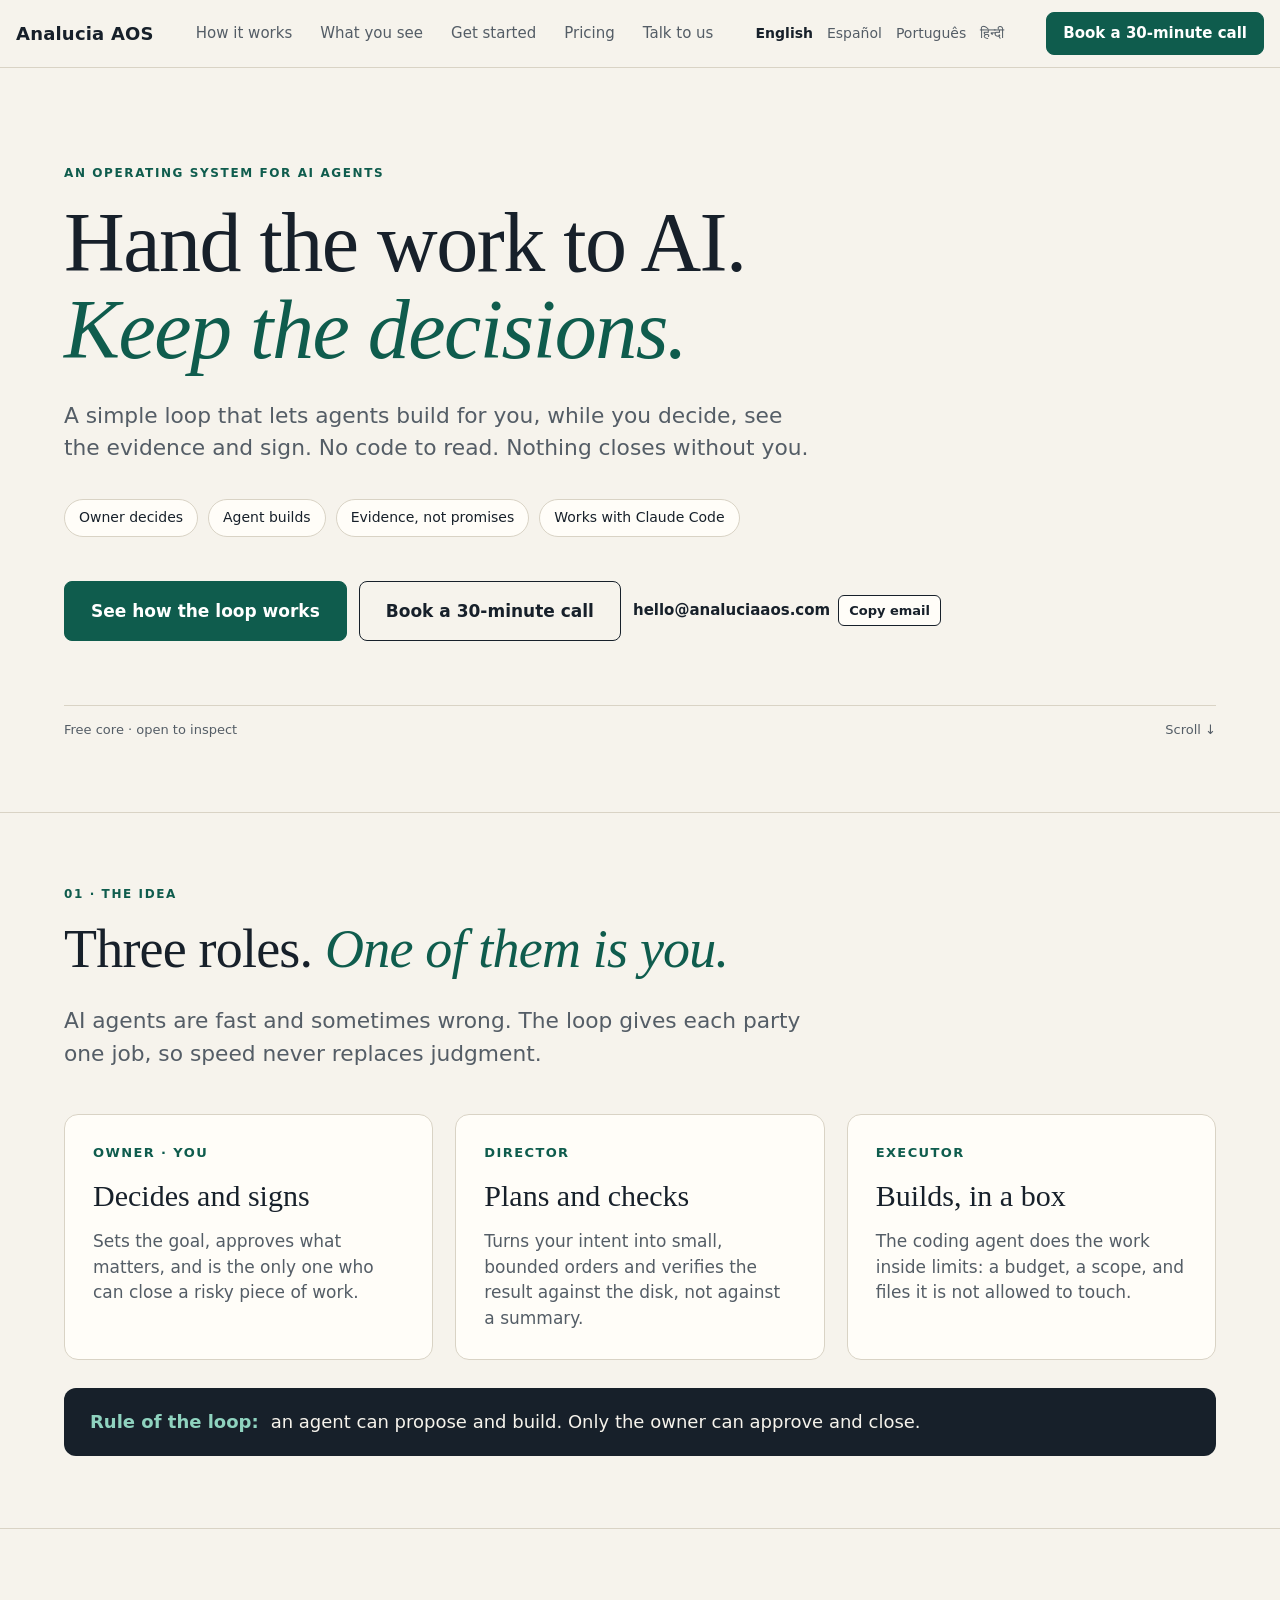
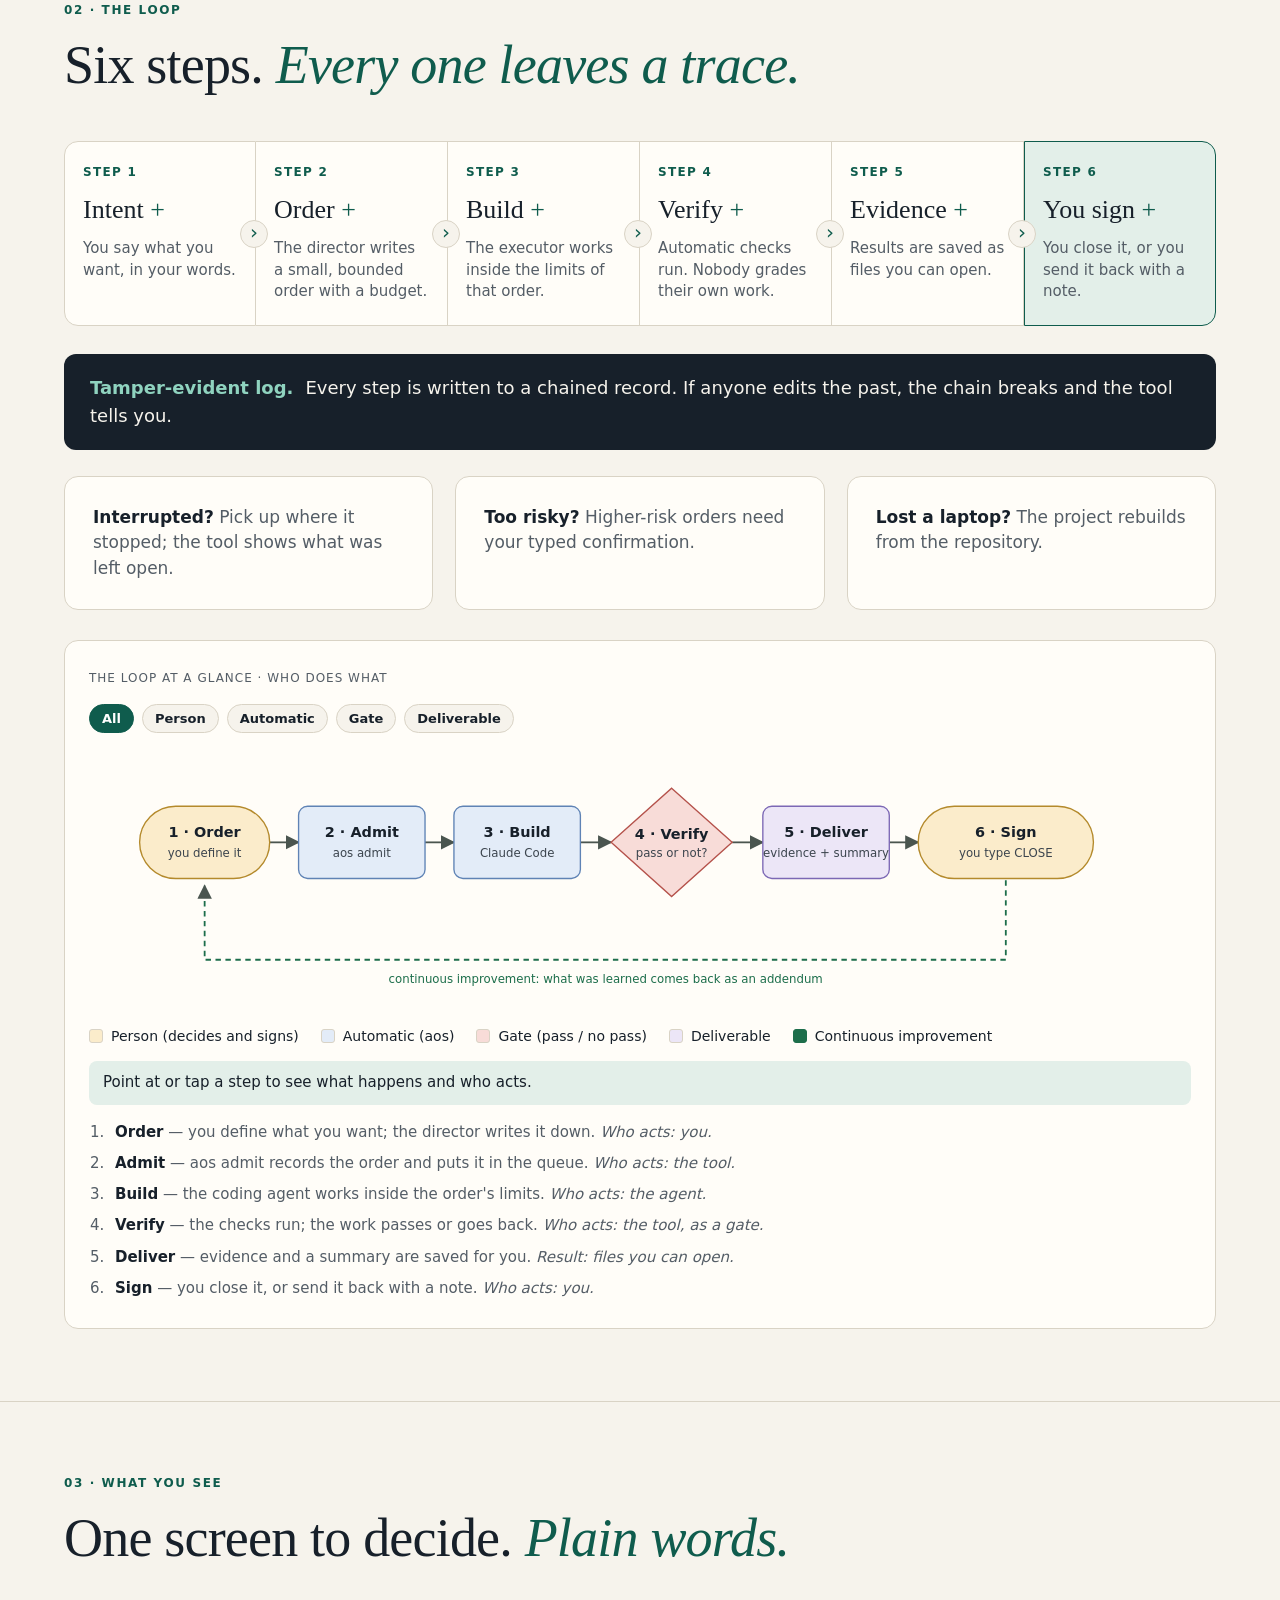
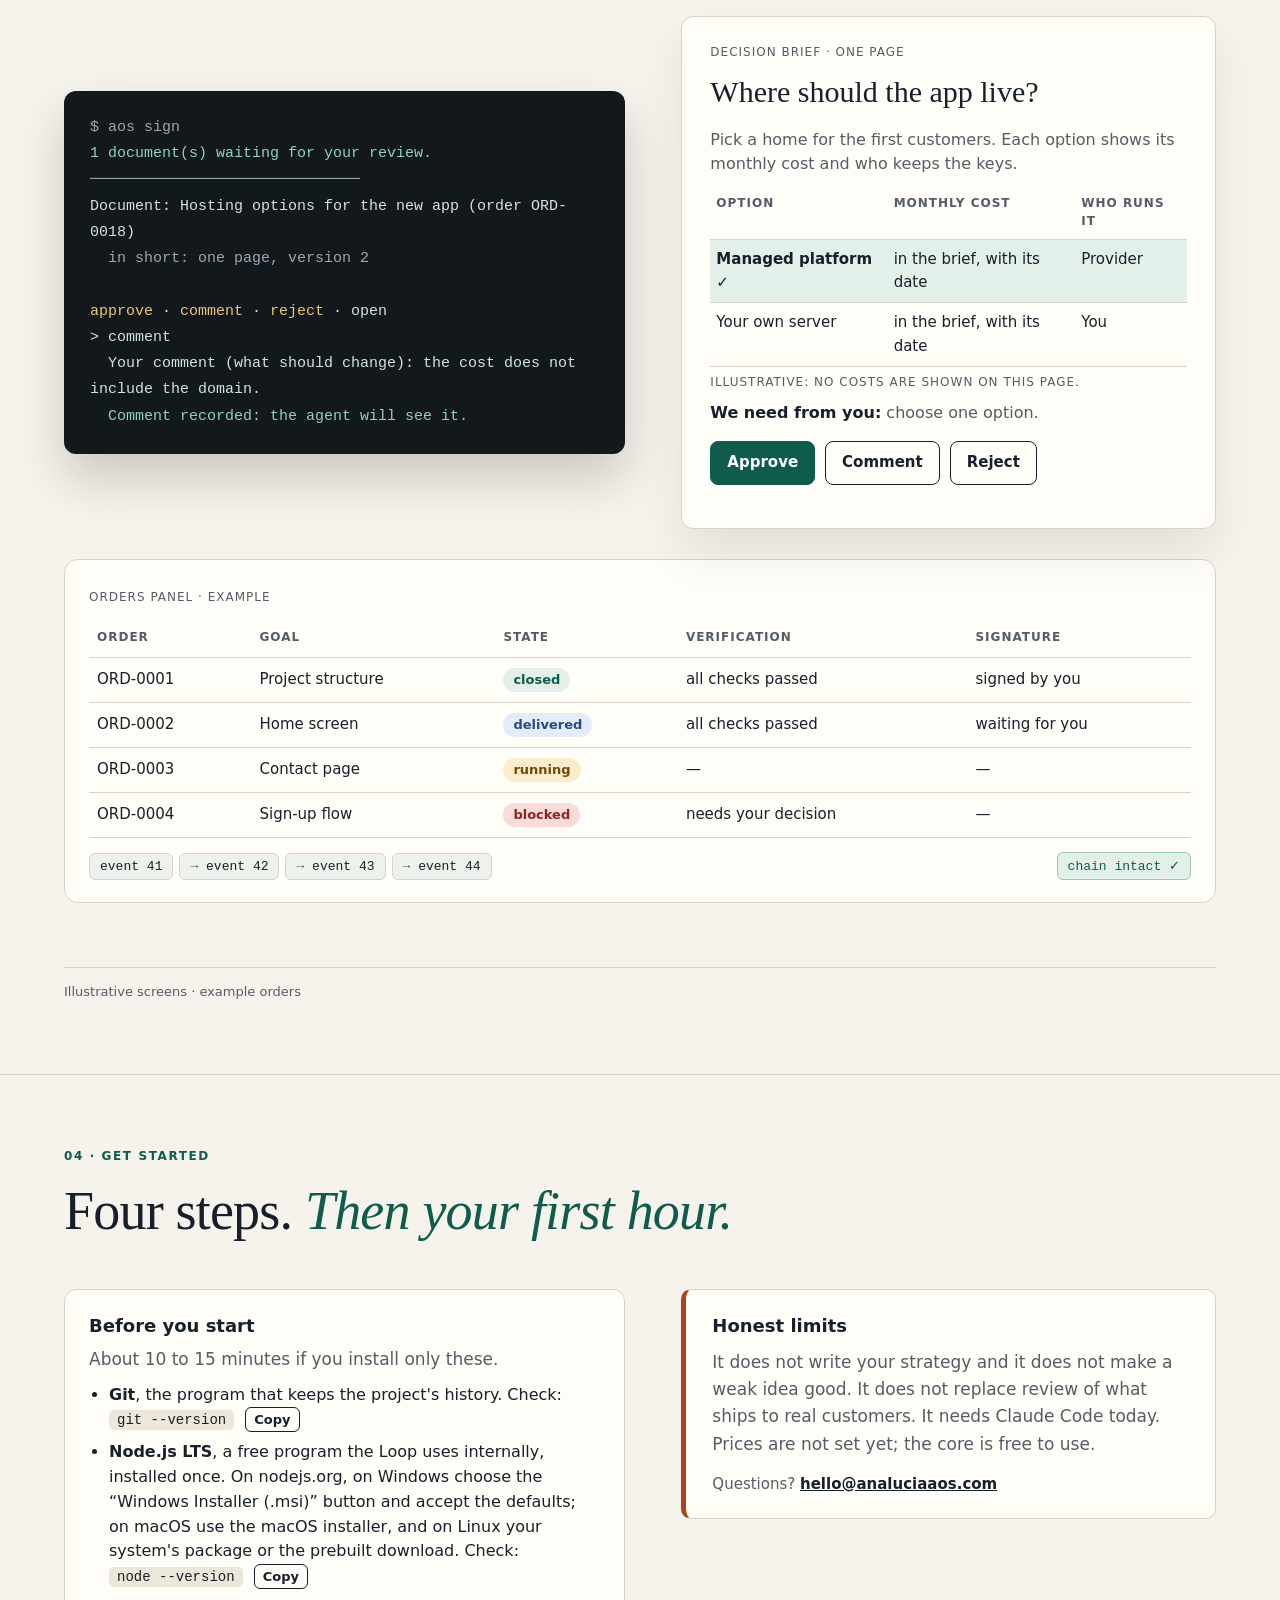
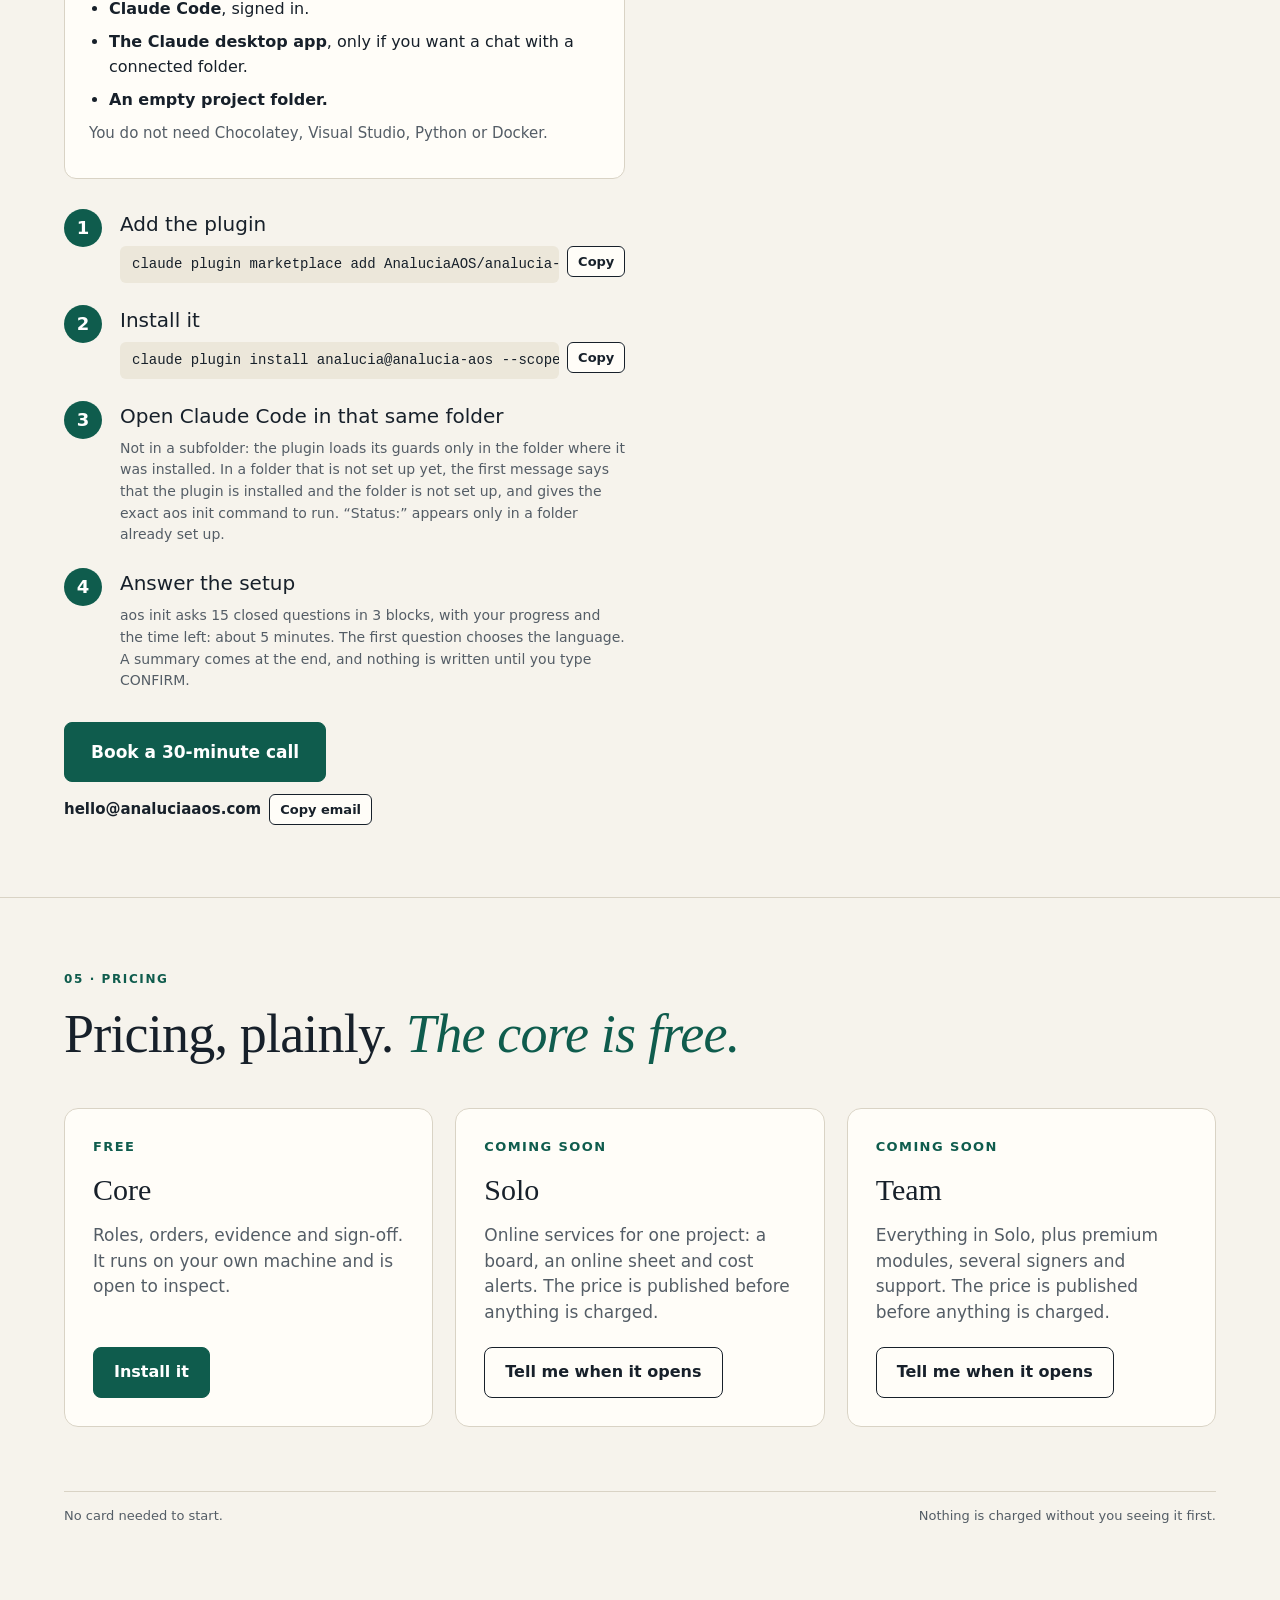
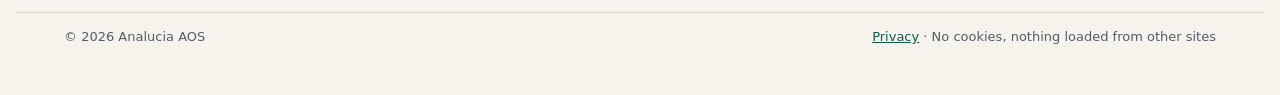
==== commit 0cf7ef3b: "Analucia AOS 0.3.0: README and site text" ====
--- a/site/index.html
+++ b/site/index.html
@@ -15,7 +15,7 @@
 /* One small inline script (ORD-0026, ORD-0027): progressive enhancement only. No storage, no cookies, no requests. */
 /* WhatsApp (ORD-0027 D): the number with its country code, digits only. Empty: WhatsApp is not shown. */
 var WHATSAPP_NUMBER = '';
-var WA_TEXT = 'Hello, I would like to talk about a 30-minute diagnostic.';
+var WA_TEXT = 'Hello, I would like to book a 30-minute call.';
 var WA_ALWAYS = false; /* English page: only for readers in one of the two time zones checked below */
 document.documentElement.className = 'js';
 document.addEventListener('DOMContentLoaded', function () {
@@ -133,7 +133,7 @@
         <li><a href="hi/index.html" hreflang="hi" lang="hi">हिन्दी</a></li>
       </ul>
     </nav>
-    <a class="btn btn-sm cta-top" href="mailto:hello@analuciaaos.com?subject=30-minute%20diagnostic">Book a 30-minute diagnostic</a>
+    <a class="btn btn-sm cta-top" href="mailto:hello@analuciaaos.com?subject=30-minute%20call">Book a 30-minute call</a>
   </div>
 </header>
 
@@ -151,7 +151,7 @@
       </ul>
       <div class="actions" data-contact>
         <a class="btn" href="#loop">See how the loop works</a>
-        <a class="btn o" href="mailto:hello@analuciaaos.com?subject=30-minute%20diagnostic">Book a 30-minute diagnostic</a>
+        <a class="btn o" href="mailto:hello@analuciaaos.com?subject=30-minute%20call">Book a 30-minute call</a>
         <span class="mailcopy"><span class="addr" id="addr-top">hello@analuciaaos.com</span> <button type="button" class="copy" data-copy-email="addr-top" hidden>Copy email</button></span>
       </div>
       <p class="note"><span>Free core · open to inspect</span><span aria-hidden="true">Scroll ↓</span></p>
@@ -317,7 +317,7 @@
             <li><div>Answer the setup<span class="hint">aos init asks 15 closed questions in 3 blocks, with your progress and the time left: about 5 minutes. The first question chooses the language. A summary comes at the end, and nothing is written until you type CONFIRM.</span></div></li>
           </ol>
           <p class="sr-only" id="copy-status" aria-live="polite"></p>
-          <div class="actions" data-contact style="margin-top:30px"><a class="btn" href="mailto:hello@analuciaaos.com?subject=30-minute%20diagnostic">Book a 30-minute diagnostic</a>
+          <div class="actions" data-contact style="margin-top:30px"><a class="btn" href="mailto:hello@analuciaaos.com?subject=30-minute%20call">Book a 30-minute call</a>
             <span class="mailcopy"><span class="addr" id="addr-start">hello@analuciaaos.com</span> <button type="button" class="copy" data-copy-email="addr-start" hidden>Copy email</button></span></div>
         </div>
         <aside class="lim" id="talk" data-nav="talk" aria-labelledby="h-lim">
@@ -334,8 +334,8 @@
       <h2 id="h-pricing">Pricing, plainly. <em>The core is free.</em></h2>
       <ul class="cards pricing">
         <li class="card"><p class="n">Free</p><h3>Core</h3><p>Roles, orders, evidence and sign-off. It runs on your own machine and is open to inspect.</p><a class="btn" href="#start">Install it</a></li>
-        <li class="card"><p class="n">Coming soon</p><h3>Online services</h3><p>A board, an online sheet and premium modules, on a server run by the project. The price is published before anything is charged.</p><a class="btn o" href="mailto:hello@analuciaaos.com?subject=Online%20services">Tell me when it opens</a></li>
-        <li class="card"><p class="n">Call</p><h3>Onboarding</h3><p>One call to set up your first project with you.</p><a class="btn o" href="mailto:hello@analuciaaos.com?subject=30-minute%20diagnostic">Book a 30-minute diagnostic</a></li>
+        <li class="card"><p class="n">Coming soon</p><h3>Solo</h3><p>Online services for one project: a board, an online sheet and cost alerts. The price is published before anything is charged.</p><a class="btn o" href="mailto:hello@analuciaaos.com?subject=Notify%20me%20Solo">Tell me when it opens</a></li>
+        <li class="card"><p class="n">Coming soon</p><h3>Team</h3><p>Everything in Solo, plus premium modules, several signers and support. The price is published before anything is charged.</p><a class="btn o" href="mailto:hello@analuciaaos.com?subject=Notify%20me%20Team">Tell me when it opens</a></li>
       </ul>
       <p class="note"><span>No card needed to start.</span><span>Nothing is charged without you seeing it first.</span></p>
     </div>
@@ -349,6 +349,6 @@
   </div>
 </footer>
 
-<div class="cta-bar"><a class="btn" href="mailto:hello@analuciaaos.com?subject=30-minute%20diagnostic">Book a 30-minute diagnostic</a></div>
+<div class="cta-bar"><a class="btn" href="mailto:hello@analuciaaos.com?subject=30-minute%20call">Book a 30-minute call</a></div>
 </body>
 </html>
--- a/site/style.css
+++ b/site/style.css
@@ -247,7 +247,7 @@
 .doc table caption { caption-side: bottom; text-align: left; padding-top: 6px; }
 
 /* ---------- ORD-0027: contact, fixes, languages ---------- */
-/* A. The contact address as plain text, with a Copy email button next to the diagnostic button. */
+/* A. The contact address as plain text, with a Copy email button next to the call button. */
 .mailcopy { display: inline-flex; flex-wrap: wrap; align-items: center; gap: 8px; font-size: 15px; color: var(--ink); }
 .mailcopy .addr { font-weight: 600; user-select: all; }
 
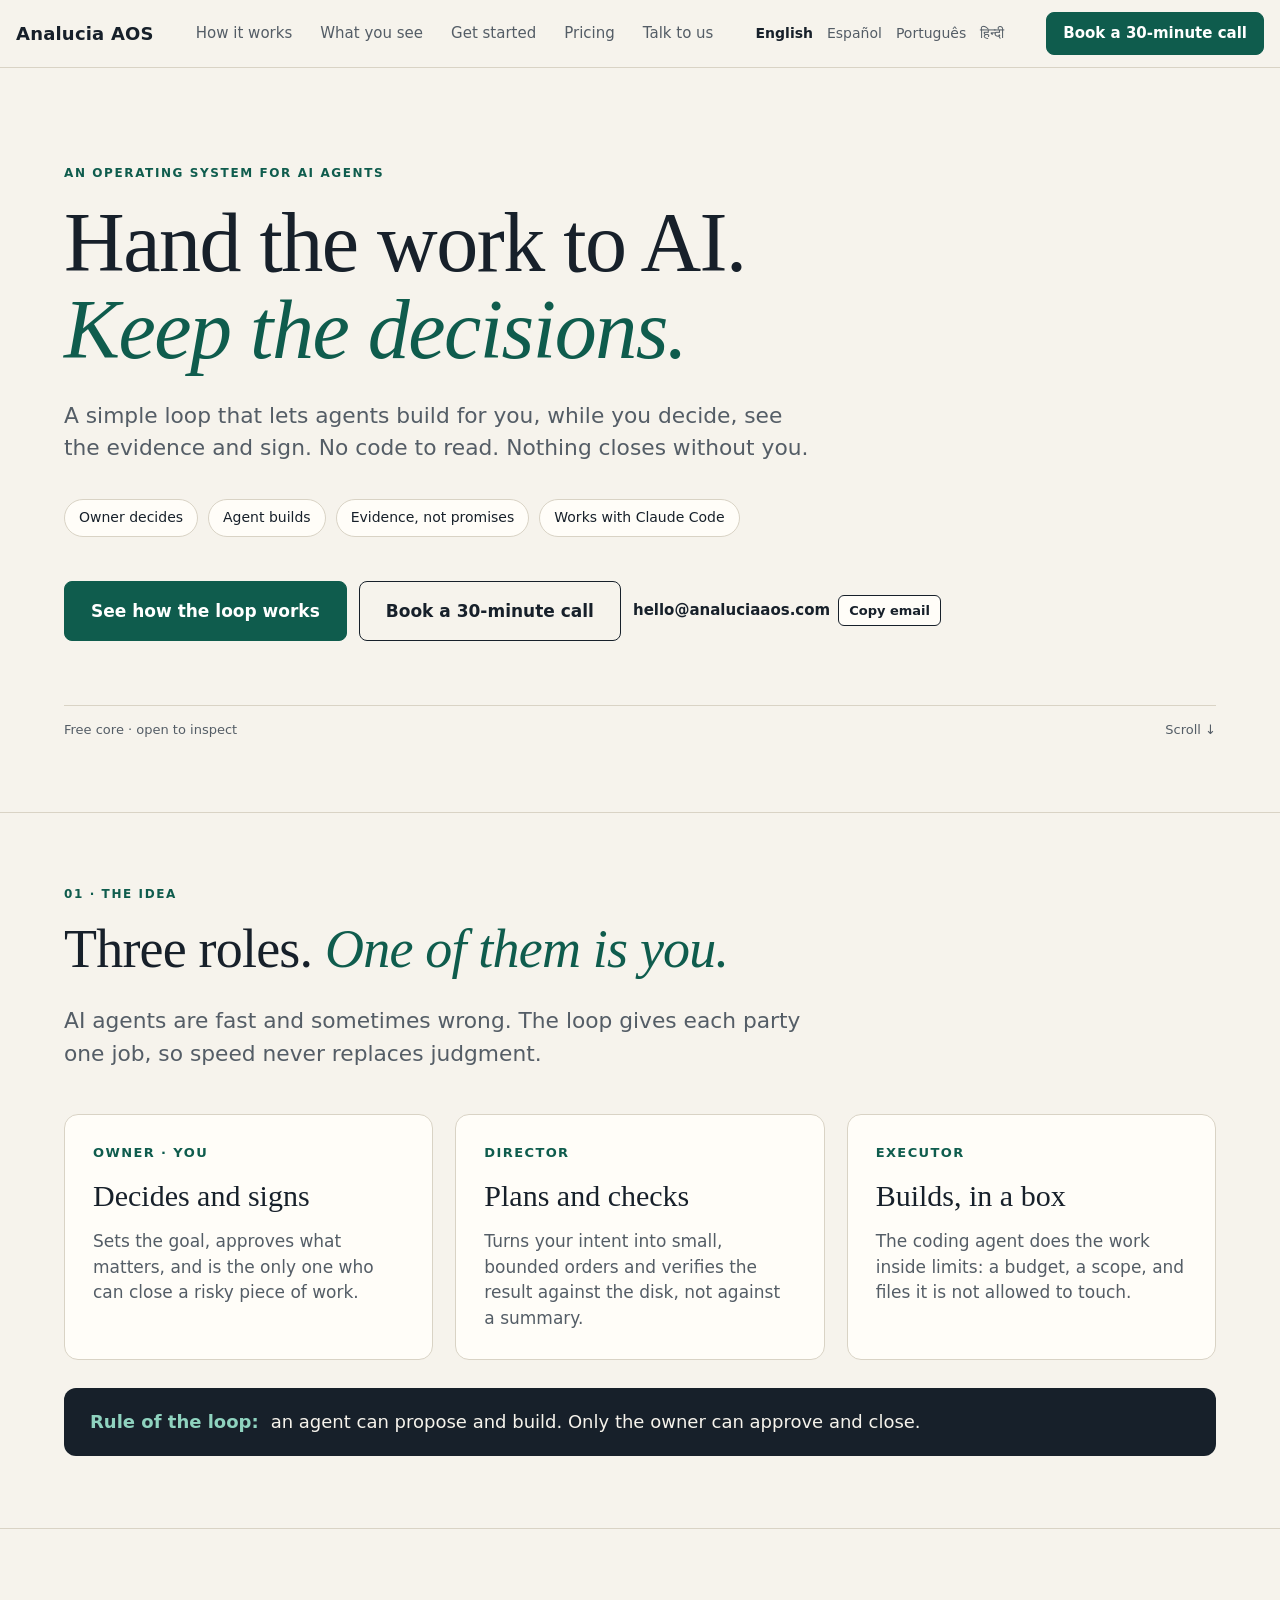
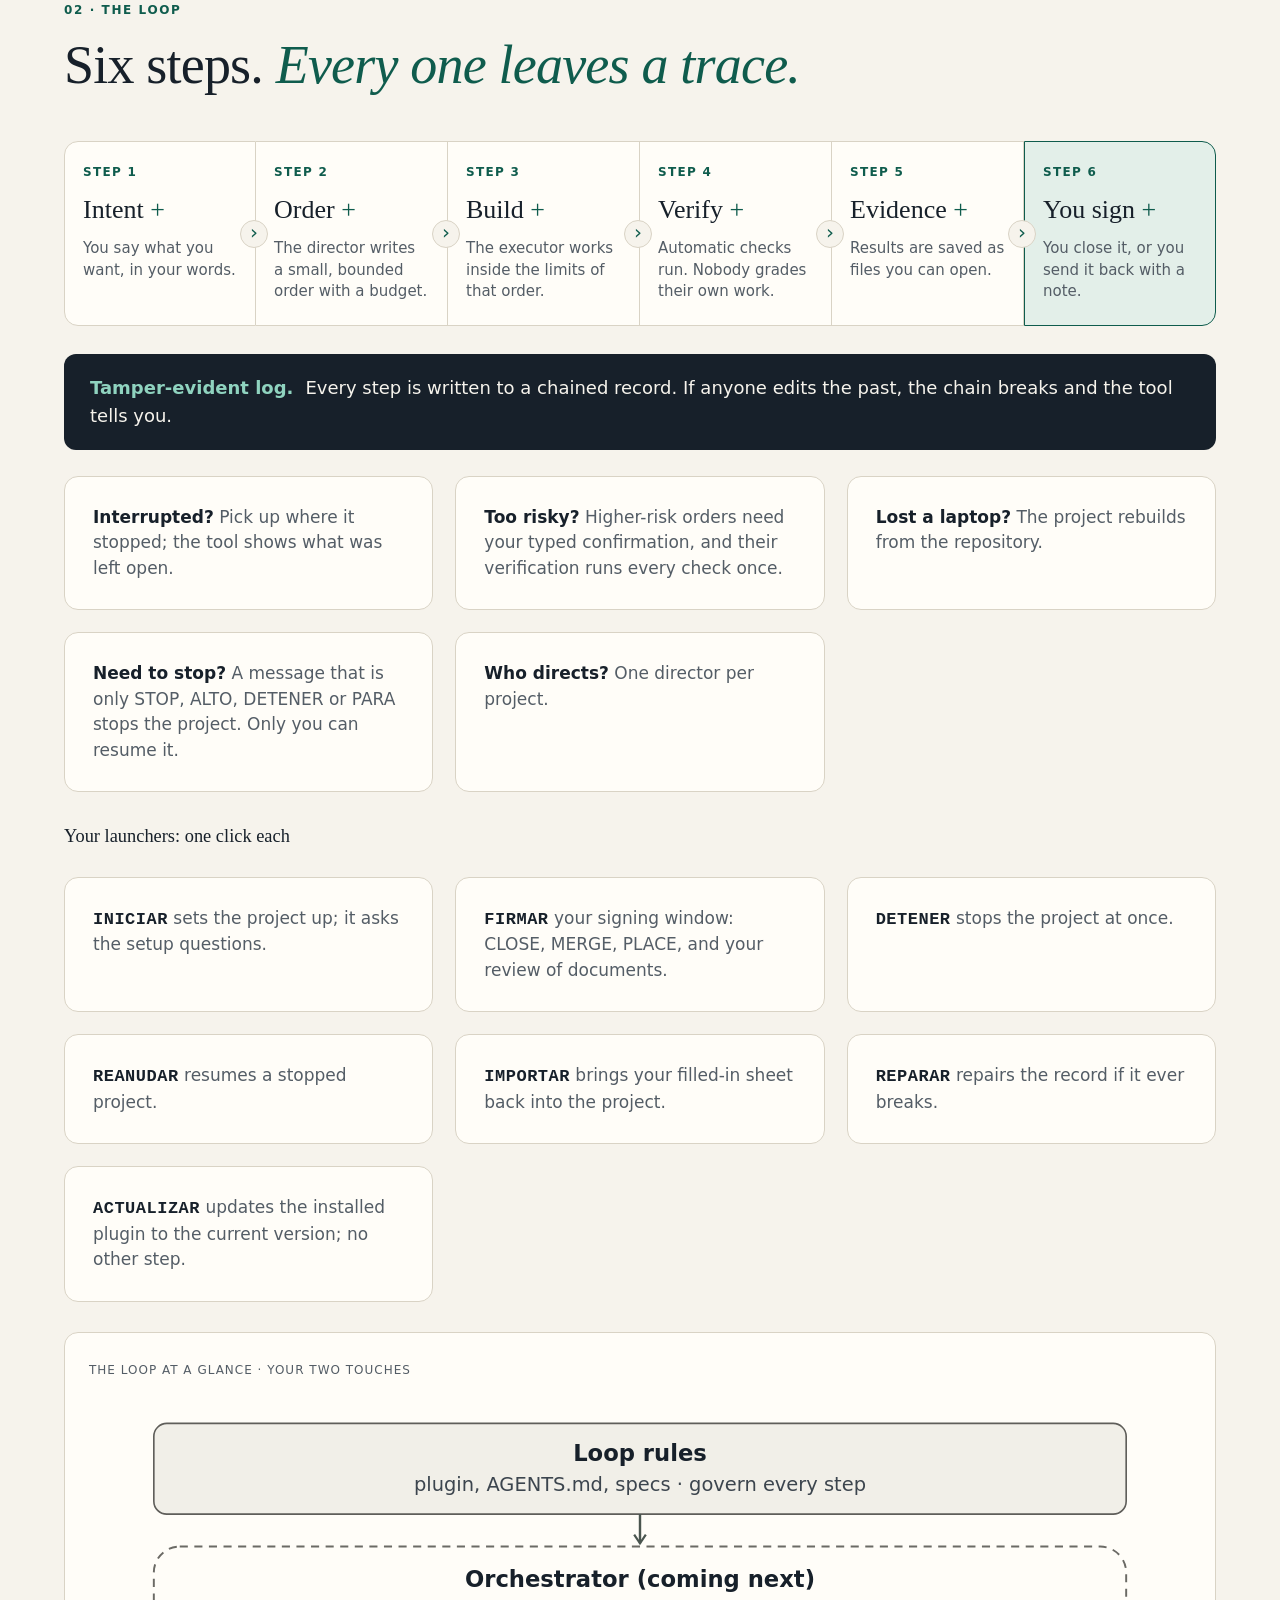
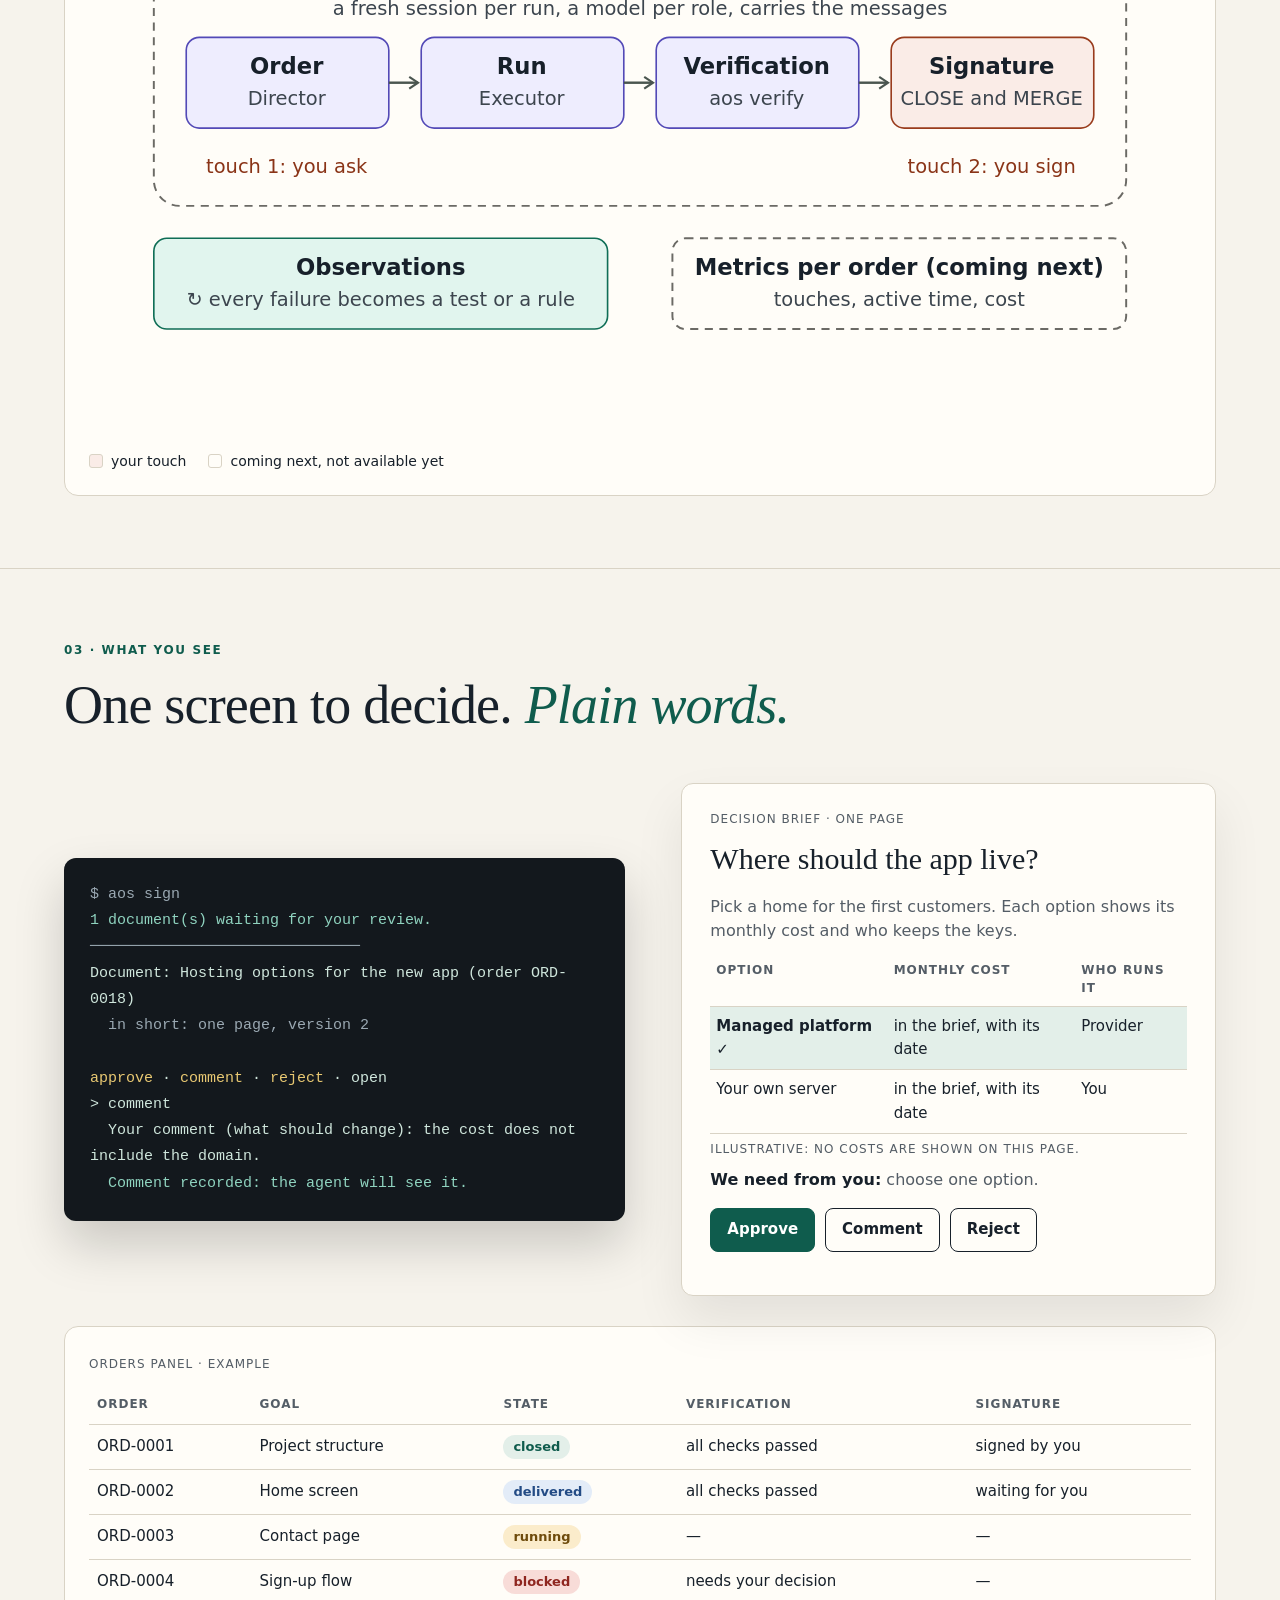
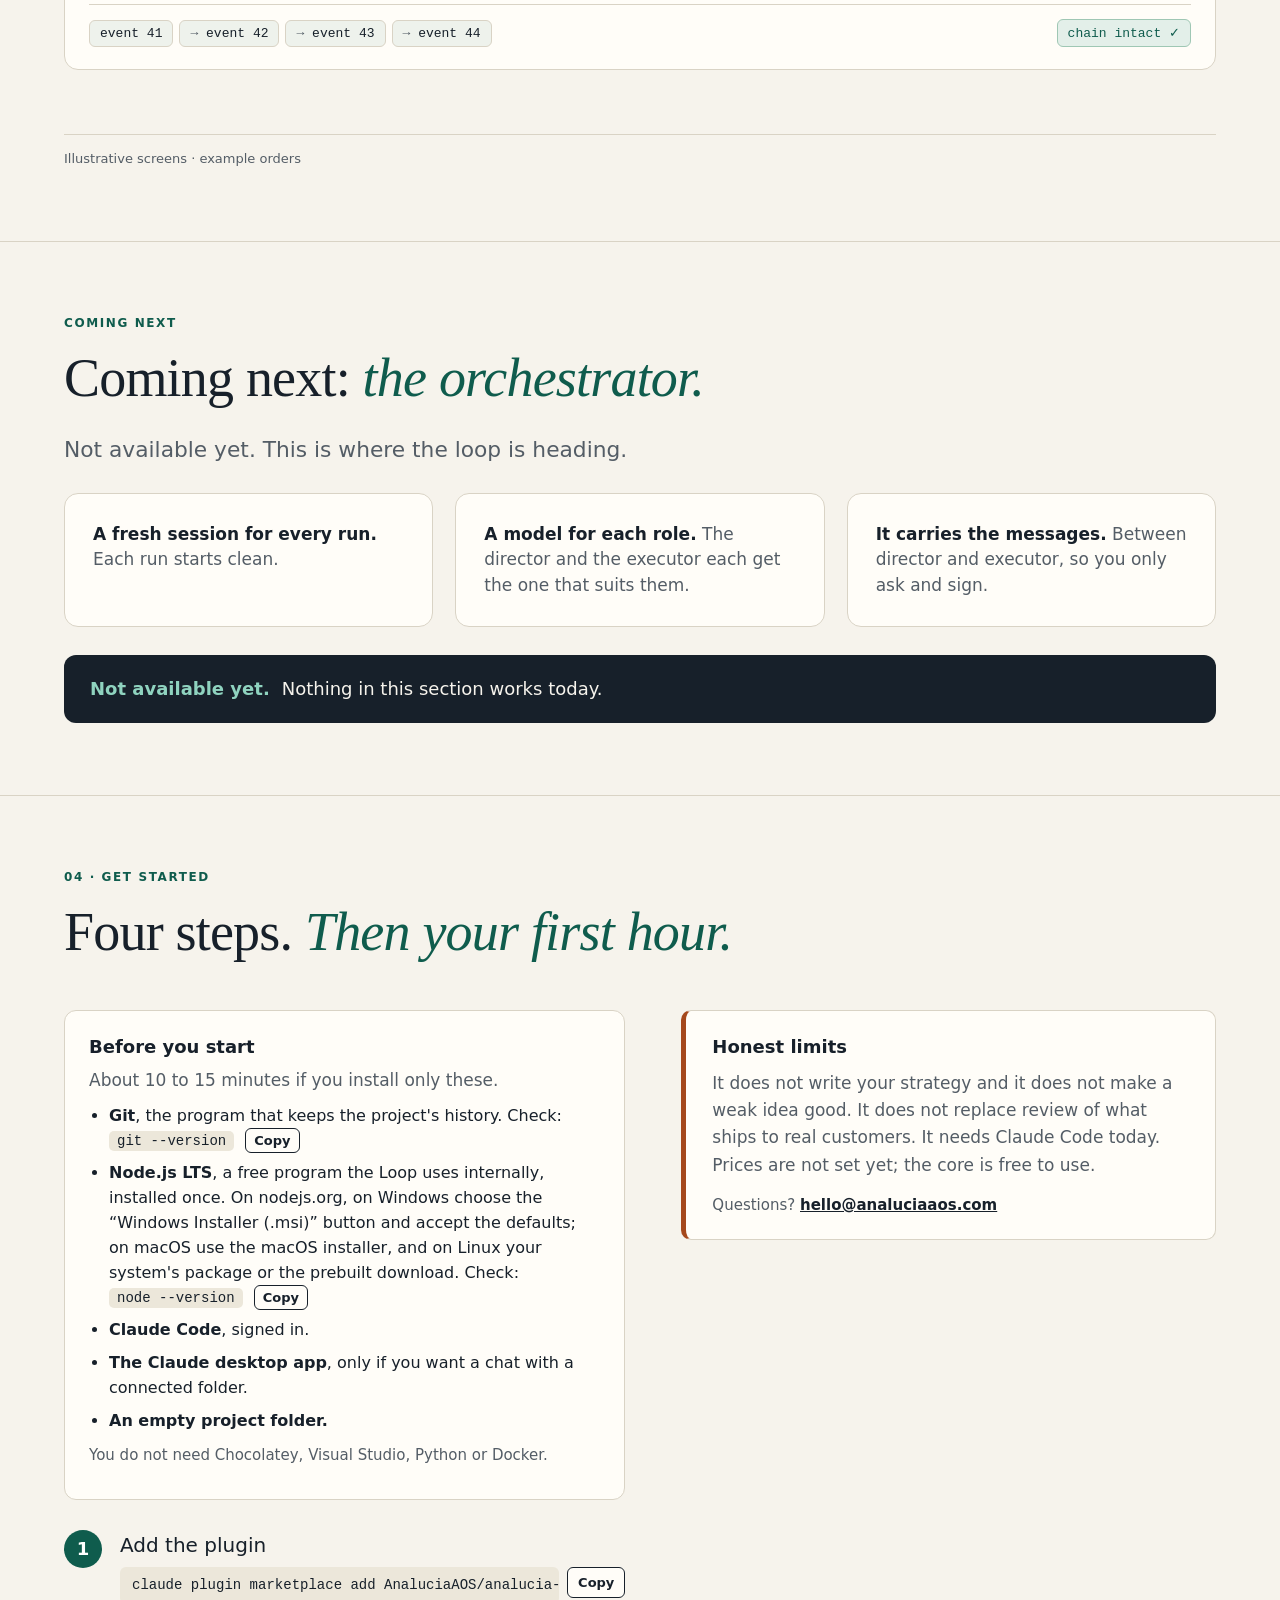
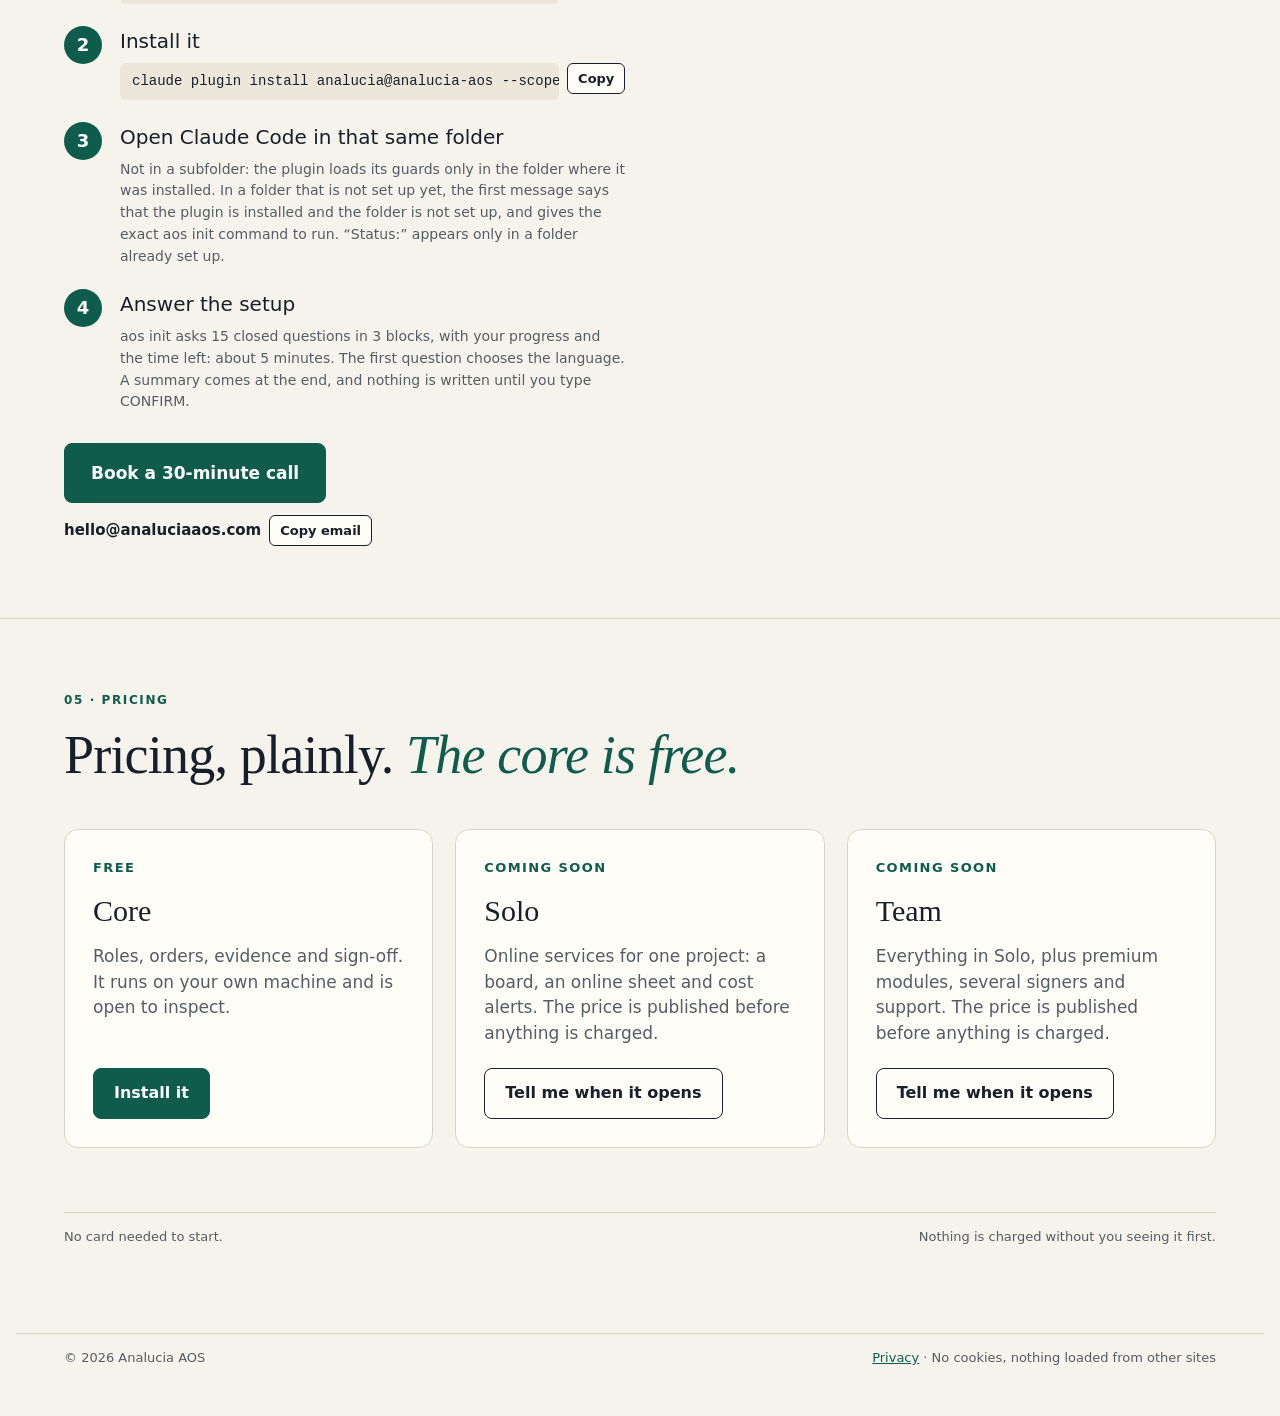
==== commit 79710e86: "Analucia AOS 0.9.0" ====
--- a/site/index.html
+++ b/site/index.html
@@ -86,28 +86,6 @@
     }, { rootMargin: '-45% 0px -50% 0px' });
     $('[data-nav]').forEach(function (s) { io.observe(s); });
   }
-  /* H. The loop diagram: highlight a step, filter by who acts */
-  var info = document.getElementById('flow-info');
-  var show = function (id) {
-    $('[data-step]').forEach(function (n) { n.classList.toggle('is-on', n.getAttribute('data-step') === id); });
-    var li = document.querySelector('#flow-list [data-step="' + id + '"]');
-    if (li) info.textContent = li.textContent;
-  };
-  $('.flow [data-step]').forEach(function (g) {
-    g.setAttribute('tabindex', '0'); g.setAttribute('role', 'button');
-    var id = g.getAttribute('data-step');
-    g.addEventListener('mouseenter', function () { show(id); });
-    g.addEventListener('focus', function () { show(id); });
-    g.addEventListener('click', function () { show(id); });
-  });
-  $('[data-filter]').forEach(function (b) {
-    b.hidden = false;
-    b.addEventListener('click', function () {
-      var who = b.getAttribute('data-filter');
-      $('[data-filter]').forEach(function (x) { x.setAttribute('aria-pressed', String(x === b)); });
-      $('[data-actor]').forEach(function (n) { n.classList.toggle('is-dim', who !== 'all' && n.getAttribute('data-actor') !== who); });
-    });
-  });
 });
 </script>
 </head>
@@ -180,60 +158,56 @@
         <li><p class="k">Step 1</p><h3><button class="step-toggle" type="button" aria-controls="ex-1" aria-expanded="true">Intent</button></h3><p>You say what you want, in your words.</p><p class="example" id="ex-1">For example, you write “add a contact page”. Nothing else is needed from you yet.</p></li>
         <li><p class="k">Step 2</p><h3><button class="step-toggle" type="button" aria-controls="ex-2" aria-expanded="true">Order</button></h3><p>The director writes a small, bounded order with a budget.</p><p class="example" id="ex-2">The order names its budget in minutes and attempts, its risk level and the checks that will prove it is done.</p></li>
         <li><p class="k">Step 3</p><h3><button class="step-toggle" type="button" aria-controls="ex-3" aria-expanded="true">Build</button></h3><p>The executor works inside the limits of that order.</p><p class="example" id="ex-3">If the agent tries to edit an order or its checks, the tool blocks the edit before it happens, as long as the plugin is active in the project folder.</p></li>
-        <li><p class="k">Step 4</p><h3><button class="step-toggle" type="button" aria-controls="ex-4" aria-expanded="true">Verify</button></h3><p>Automatic checks run. Nobody grades their own work.</p><p class="example" id="ex-4">The checks were written by the director, not by the agent; a high-risk order runs them twice.</p></li>
+        <li><p class="k">Step 4</p><h3><button class="step-toggle" type="button" aria-controls="ex-4" aria-expanded="true">Verify</button></h3><p>Automatic checks run. Nobody grades their own work.</p><p class="example" id="ex-4">The checks were written by the director, not by the agent. A high-risk order runs every check once, and runs again only a check that failed.</p></li>
         <li><p class="k">Step 5</p><h3><button class="step-toggle" type="button" aria-controls="ex-5" aria-expanded="true">Evidence</button></h3><p>Results are saved as files you can open.</p><p class="example" id="ex-5">The report keeps the raw output of every check, next to the order it belongs to.</p></li>
-        <li><p class="k">Step 6</p><h3><button class="step-toggle" type="button" aria-controls="ex-6" aria-expanded="true">You sign</button></h3><p>You close it, or you send it back with a note.</p><p class="example" id="ex-6">You type CLOSE for work that passed, or comment on a document; your note reaches the agent.</p></li>
+        <li><p class="k">Step 6</p><h3><button class="step-toggle" type="button" aria-controls="ex-6" aria-expanded="true">You sign</button></h3><p>You close it, or you send it back with a note.</p><p class="example" id="ex-6">You type CLOSE to close work that passed, and MERGE to take the signed work to the main branch, both in FIRMAR; a draft order is placed with PLACE in the same window. Or you comment on a document; your note reaches the agent.</p></li>
       </ol>
       <p class="band"><strong>Tamper-evident log.</strong>Every step is written to a chained record. If anyone edits the past, the chain breaks and the tool tells you.</p>
       <ul class="cards small">
         <li class="card"><p><strong>Interrupted?</strong> Pick up where it stopped; the tool shows what was left open.</p></li>
-        <li class="card"><p><strong>Too risky?</strong> Higher-risk orders need your typed confirmation.</p></li>
+        <li class="card"><p><strong>Too risky?</strong> Higher-risk orders need your typed confirmation, and their verification runs every check once.</p></li>
         <li class="card"><p><strong>Lost a laptop?</strong> The project rebuilds from the repository.</p></li>
+        <li class="card"><p><strong>Need to stop?</strong> A message that is only STOP, ALTO, DETENER or PARA stops the project. Only you can resume it.</p></li>
+        <li class="card"><p><strong>Who directs?</strong> One director per project.</p></li>
+      </ul>
+
+      <h3 class="sub" id="h-launch">Your launchers: one click each</h3>
+      <ul class="cards small launch" aria-label="Your launchers">
+        <li class="card"><p><strong>INICIAR</strong> sets the project up; it asks the setup questions.</p></li>
+        <li class="card"><p><strong>FIRMAR</strong> your signing window: CLOSE, MERGE, PLACE, and your review of documents.</p></li>
+        <li class="card"><p><strong>DETENER</strong> stops the project at once.</p></li>
+        <li class="card"><p><strong>REANUDAR</strong> resumes a stopped project.</p></li>
+        <li class="card"><p><strong>IMPORTAR</strong> brings your filled-in sheet back into the project.</p></li>
+        <li class="card"><p><strong>REPARAR</strong> repairs the record if it ever breaks.</p></li>
+        <li class="card"><p><strong>ACTUALIZAR</strong> updates the installed plugin to the current version; no other step.</p></li>
       </ul>
 
       <figure class="panel" aria-labelledby="flow-title">
-        <figcaption><span class="kicker" id="flow-title">The loop at a glance · who does what</span></figcaption>
-        <div class="filters" role="group" aria-label="Show steps by who acts">
-          <button type="button" data-filter="all" aria-pressed="true" hidden>All</button>
-          <button type="button" data-filter="person" aria-pressed="false" hidden>Person</button>
-          <button type="button" data-filter="auto" aria-pressed="false" hidden>Automatic</button>
-          <button type="button" data-filter="gate" aria-pressed="false" hidden>Gate</button>
-          <button type="button" data-filter="deliverable" aria-pressed="false" hidden>Deliverable</button>
-        </div>
+        <figcaption><span class="kicker" id="flow-title">The loop at a glance · your two touches</span></figcaption>
         <div class="flow-scroll">
-          <svg class="flow" viewBox="0 0 1220 300" role="img" aria-labelledby="flow-svg-t flow-svg-d" focusable="false">
-            <title id="flow-svg-t">The loop flow</title>
-            <desc id="flow-svg-d">Order, admit, build, verify, deliver, sign, and a dashed return from sign to order for continuous improvement.</desc>
-            <defs><marker id="arr" viewBox="0 0 10 10" refX="9" refY="5" markerWidth="8" markerHeight="8" orient="auto"><path d="M0 0L10 5L0 10z" class="ar"/></marker></defs>
-            <g class="edges">
-              <path d="M200 110H232"/><path d="M372 110H404"/><path d="M544 110H578"/><path d="M712 110H746"/><path d="M886 110H918"/>
-              <path class="loopback" d="M1015 152V240H128V158"/>
-            </g>
-            <g data-step="order" data-actor="person"><rect class="n person" x="56" y="70" width="144" height="80" rx="40"/><text x="128" y="104" class="t">1 · Order</text><text x="128" y="126" class="s">you define it</text></g>
-            <g data-step="admit" data-actor="auto"><rect class="n auto" x="232" y="70" width="140" height="80" rx="10"/><text x="302" y="104" class="t">2 · Admit</text><text x="302" y="126" class="s">aos admit</text></g>
-            <g data-step="build" data-actor="auto"><rect class="n auto" x="404" y="70" width="140" height="80" rx="10"/><text x="474" y="104" class="t">3 · Build</text><text x="474" y="126" class="s">Claude Code</text></g>
-            <g data-step="verify" data-actor="gate"><path class="n gate" d="M645 50L712 110L645 170L578 110z"/><text x="645" y="106" class="t">4 · Verify</text><text x="645" y="126" class="s">pass or not?</text></g>
-            <g data-step="deliver" data-actor="deliverable"><rect class="n deliverable" x="746" y="70" width="140" height="80" rx="10"/><text x="816" y="104" class="t">5 · Deliver</text><text x="816" y="126" class="s">evidence + summary</text></g>
-            <g data-step="sign" data-actor="person"><rect class="n person" x="918" y="70" width="194" height="80" rx="40"/><text x="1015" y="104" class="t">6 · Sign</text><text x="1015" y="126" class="s">you type CLOSE</text></g>
-            <text x="572" y="266" class="s improve">continuous improvement: what was learned comes back as an addendum</text>
+          <svg class="loopd" id="loop-diagram" viewBox="0 0 680 400" role="img" aria-labelledby="loop-svg-t loop-svg-d" focusable="false">
+            <title id="loop-svg-t">The loop with your two touches</title>
+            <desc id="loop-svg-d">Rules of the loop govern every step. Inside the coming-next orchestrator: the order by the director, the run by the executor, the verification by aos verify, and the signature with CLOSE and MERGE. Touch one: you ask. Touch two: you sign. Observations turn every failure into a test or a rule. Metrics per order are coming next.</desc>
+            <defs><marker id="arr" viewBox="0 0 10 10" refX="8" refY="5" markerWidth="6" markerHeight="6" orient="auto"><path d="M2 1L8 5L2 9" class="ar"/></marker></defs>
+            <rect class="b rules" x="40" y="20" width="600" height="56" rx="8"/>
+            <text x="340" y="38" class="h">Loop rules</text><text x="340" y="58" class="s">plugin, AGENTS.md, specs · govern every step</text>
+            <path class="ln" d="M340 76V94"/>
+            <rect class="b soon" x="40" y="96" width="600" height="160" rx="16"/>
+            <text x="340" y="116" class="h">Orchestrator (coming next)</text><text x="340" y="134" class="s">a fresh session per run, a model per role, carries the messages</text>
+            <rect class="b step" x="60" y="152" width="125" height="56" rx="8"/><text x="122" y="170" class="h">Order</text><text x="122" y="190" class="s">Director</text>
+            <rect class="b step" x="205" y="152" width="125" height="56" rx="8"/><text x="267" y="170" class="h">Run</text><text x="267" y="190" class="s">Executor</text>
+            <rect class="b step" x="350" y="152" width="125" height="56" rx="8"/><text x="412" y="170" class="h">Verification</text><text x="412" y="190" class="s">aos verify</text>
+            <rect class="b touch" x="495" y="152" width="125" height="56" rx="8"/><text x="557" y="170" class="h">Signature</text><text x="557" y="190" class="s">CLOSE and MERGE</text>
+            <path class="ln" d="M185 180H203"/><path class="ln" d="M330 180H348"/><path class="ln" d="M475 180H493"/>
+            <text x="122" y="232" class="s tt">touch 1: you ask</text><text x="557" y="232" class="s tt">touch 2: you sign</text>
+            <rect class="b obs" x="40" y="276" width="280" height="56" rx="8"/><text x="180" y="294" class="h">Observations</text><text x="180" y="314" class="s">↻ every failure becomes a test or a rule</text>
+            <rect class="b soon" x="360" y="276" width="280" height="56" rx="8"/><text x="500" y="294" class="h">Metrics per order (coming next)</text><text x="500" y="314" class="s">touches, active time, cost</text>
           </svg>
         </div>
         <ul class="legend" aria-label="Legend">
-          <li><i class="sw person"></i>Person (decides and signs)</li>
-          <li><i class="sw auto"></i>Automatic (aos)</li>
-          <li><i class="sw gate"></i>Gate (pass / no pass)</li>
-          <li><i class="sw deliverable"></i>Deliverable</li>
-          <li><i class="sw improve"></i>Continuous improvement</li>
+          <li><i class="sw touch"></i>your touch</li>
+          <li><i class="sw soon"></i>coming next, not available yet</li>
         </ul>
-        <p class="flow-info" id="flow-info" aria-live="polite">Point at or tap a step to see what happens and who acts.</p>
-        <ol class="flow-list" id="flow-list">
-          <li data-step="order" data-actor="person"><strong>Order</strong> — you define what you want; the director writes it down. <em>Who acts: you.</em></li>
-          <li data-step="admit" data-actor="auto"><strong>Admit</strong> — aos admit records the order and puts it in the queue. <em>Who acts: the tool.</em></li>
-          <li data-step="build" data-actor="auto"><strong>Build</strong> — the coding agent works inside the order's limits. <em>Who acts: the agent.</em></li>
-          <li data-step="verify" data-actor="gate"><strong>Verify</strong> — the checks run; the work passes or goes back. <em>Who acts: the tool, as a gate.</em></li>
-          <li data-step="deliver" data-actor="deliverable"><strong>Deliver</strong> — evidence and a summary are saved for you. <em>Result: files you can open.</em></li>
-          <li data-step="sign" data-actor="person"><strong>Sign</strong> — you close it, or send it back with a note. <em>Who acts: you.</em></li>
-        </ol>
       </figure>
     </div>
   </section>
@@ -289,6 +263,20 @@
         </div>
       </figure>
       <p class="note"><span>Illustrative screens · example orders</span></p>
+    </div>
+  </section>
+
+  <section class="view" id="next" data-status="not-available" aria-labelledby="h-next">
+    <div class="wrap">
+      <p class="tag">Coming next</p>
+      <h2 id="h-next">Coming next: <em>the orchestrator.</em></h2>
+      <p class="lead">Not available yet. This is where the loop is heading.</p>
+      <ul class="cards small">
+        <li class="card"><p><strong>A fresh session for every run.</strong> Each run starts clean.</p></li>
+        <li class="card"><p><strong>A model for each role.</strong> The director and the executor each get the one that suits them.</p></li>
+        <li class="card"><p><strong>It carries the messages.</strong> Between director and executor, so you only ask and sign.</p></li>
+      </ul>
+      <p class="band"><strong>Not available yet.</strong>Nothing in this section works today.</p>
     </div>
   </section>
 
--- a/site/style.css
+++ b/site/style.css
@@ -217,6 +217,23 @@
 .flow [data-step] { cursor: pointer; }
 .flow [data-step].is-on .n { stroke-width: 3.5; }
 .is-dim { opacity: .28; }
+.loopd { display: block; width: 100%; min-width: 640px; height: auto; }
+.loopd text { text-anchor: middle; dominant-baseline: central; }
+.loopd .h { font: 600 14px var(--sans); fill: #17202a; }
+.loopd .s { font: 12px var(--sans); fill: #3c454e; }
+.loopd .tt { fill: #8a3417; }
+.loopd .b { stroke-width: 1; }
+.loopd .rules { fill: #f1efe8; stroke: #5f5e5a; }
+.loopd .step { fill: #eeedfe; stroke: #534ab7; }
+.loopd .touch { fill: #faece7; stroke: #993c1d; }
+.loopd .obs { fill: #e1f5ee; stroke: #0f6e56; }
+.loopd .soon { fill: none; stroke: #6b6a65; stroke-width: 1.2; stroke-dasharray: 5 4; }
+.loopd .ln { fill: none; stroke: #4a554f; stroke-width: 1.5; marker-end: url(#arr); }
+.loopd .ar { fill: none; stroke: #4a554f; stroke-width: 1.5; }
+.sw.touch { background: #faece7; border-color: #993c1d; }
+.sw.soon { background: transparent; border: 1px dashed #6b6a65; }
+.sub { font-size: 1.15rem; margin: 30px 0 4px; }
+.launch strong { font-family: var(--mono); letter-spacing: .5px; }
 .legend { list-style: none; padding: 0; margin: 12px 0 0; display: flex; flex-wrap: wrap; gap: 8px 22px; font-size: 14px; }
 .legend .sw { display: inline-block; width: 14px; height: 14px; border-radius: 3px; margin-right: 8px; vertical-align: -2px; border: 1px solid var(--line); }
 .sw.person { background: #fbeccb; }
